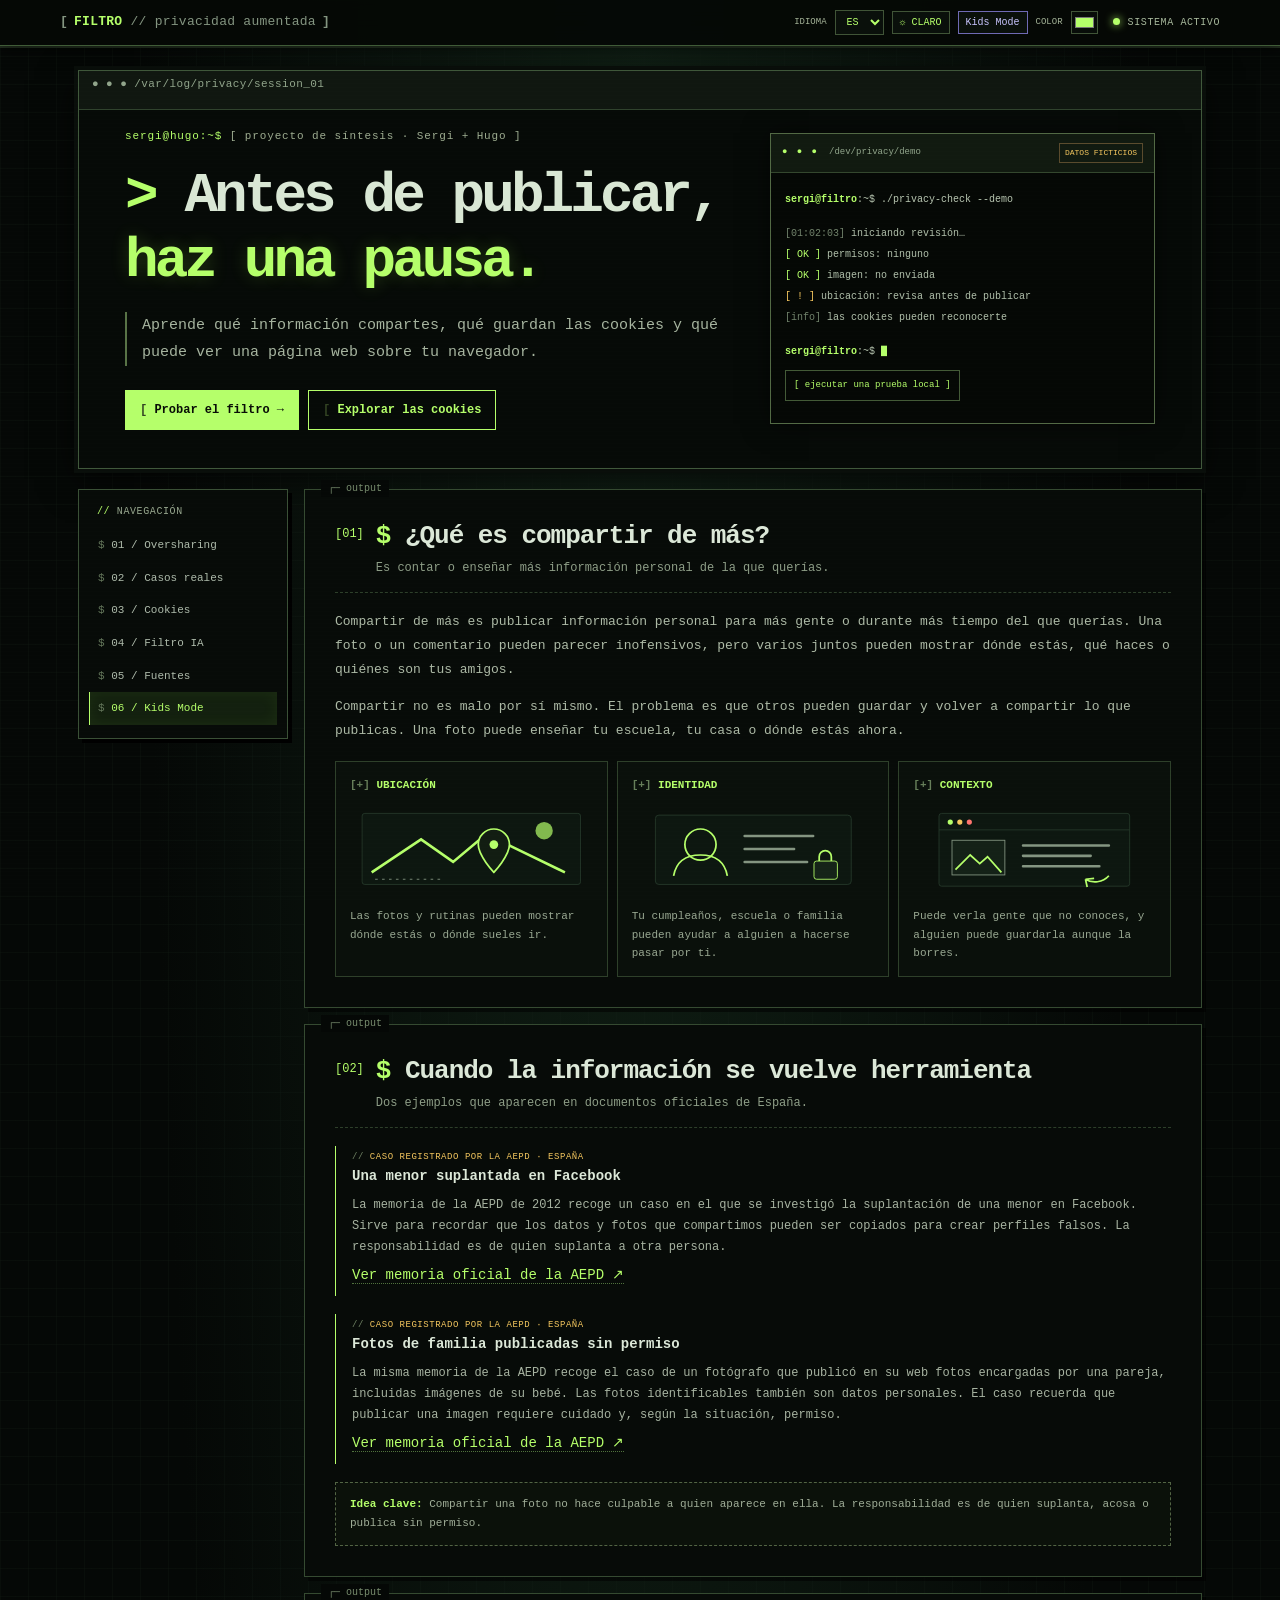
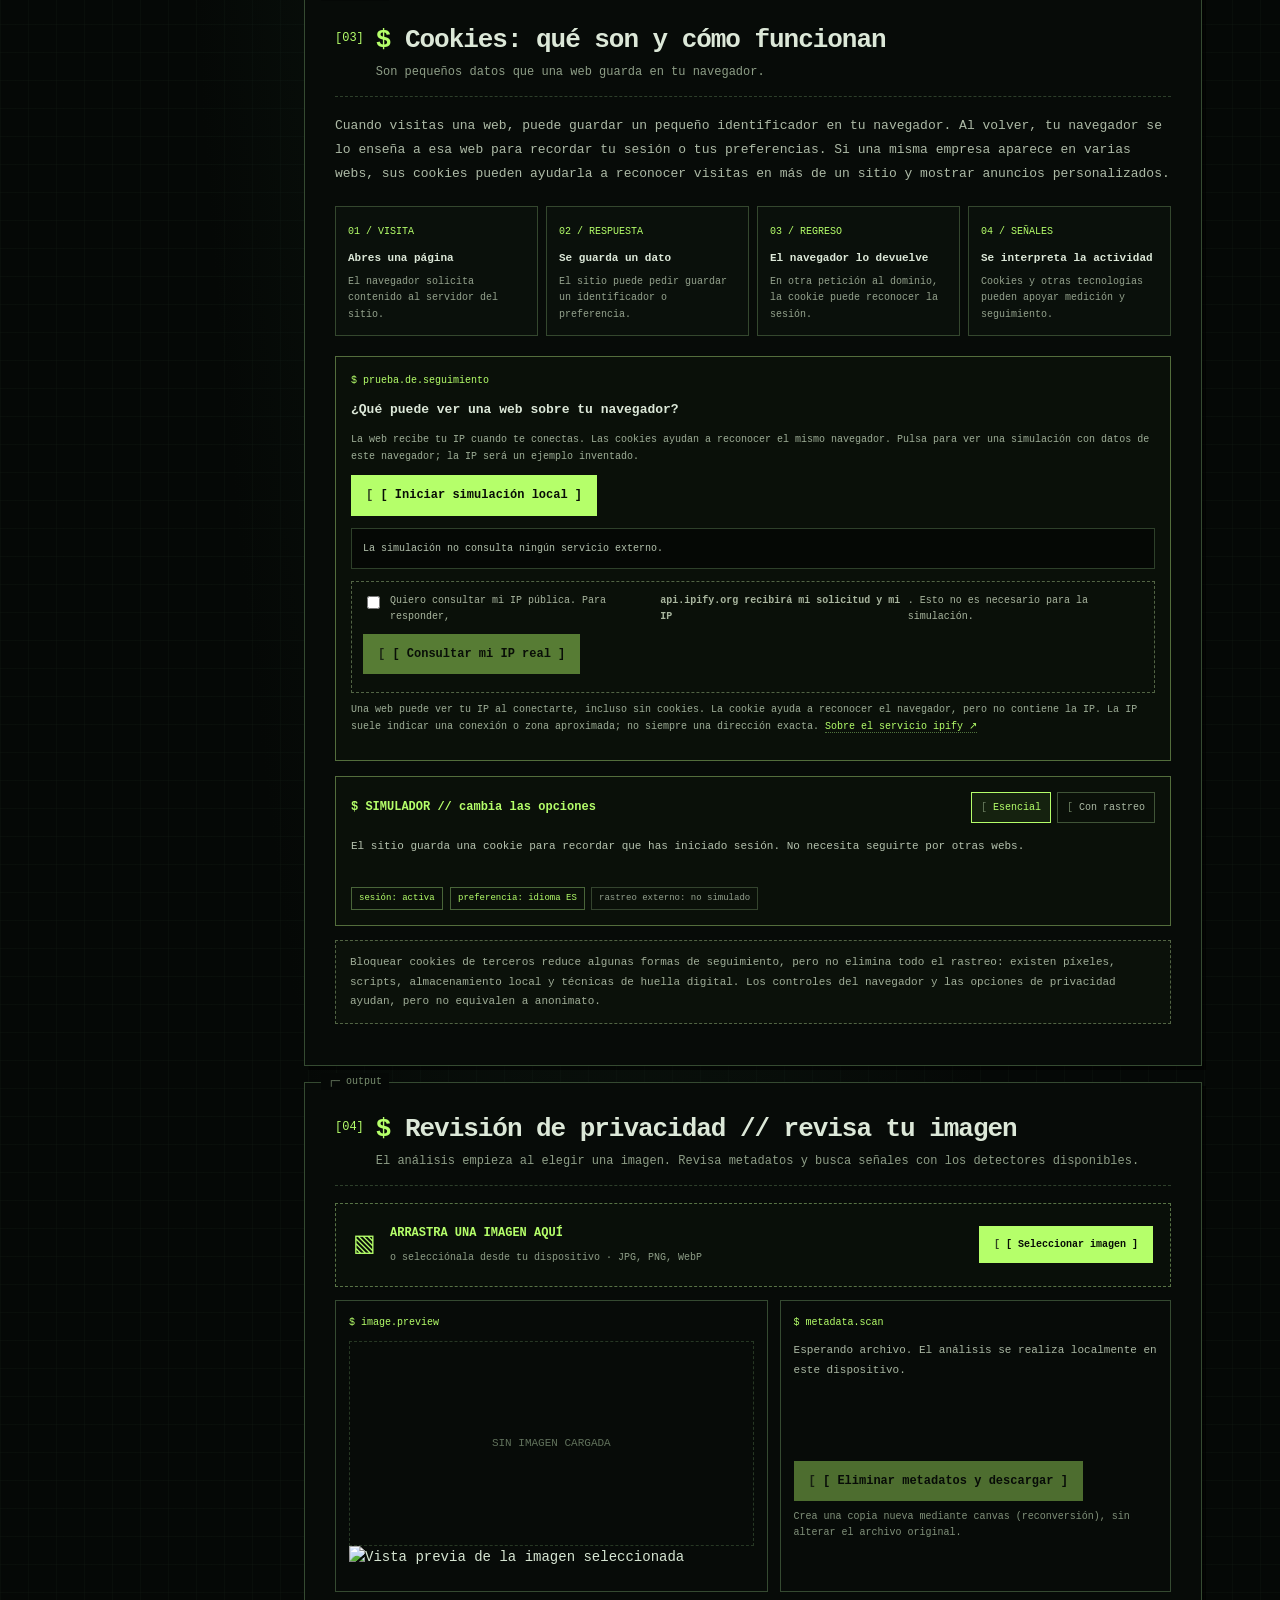
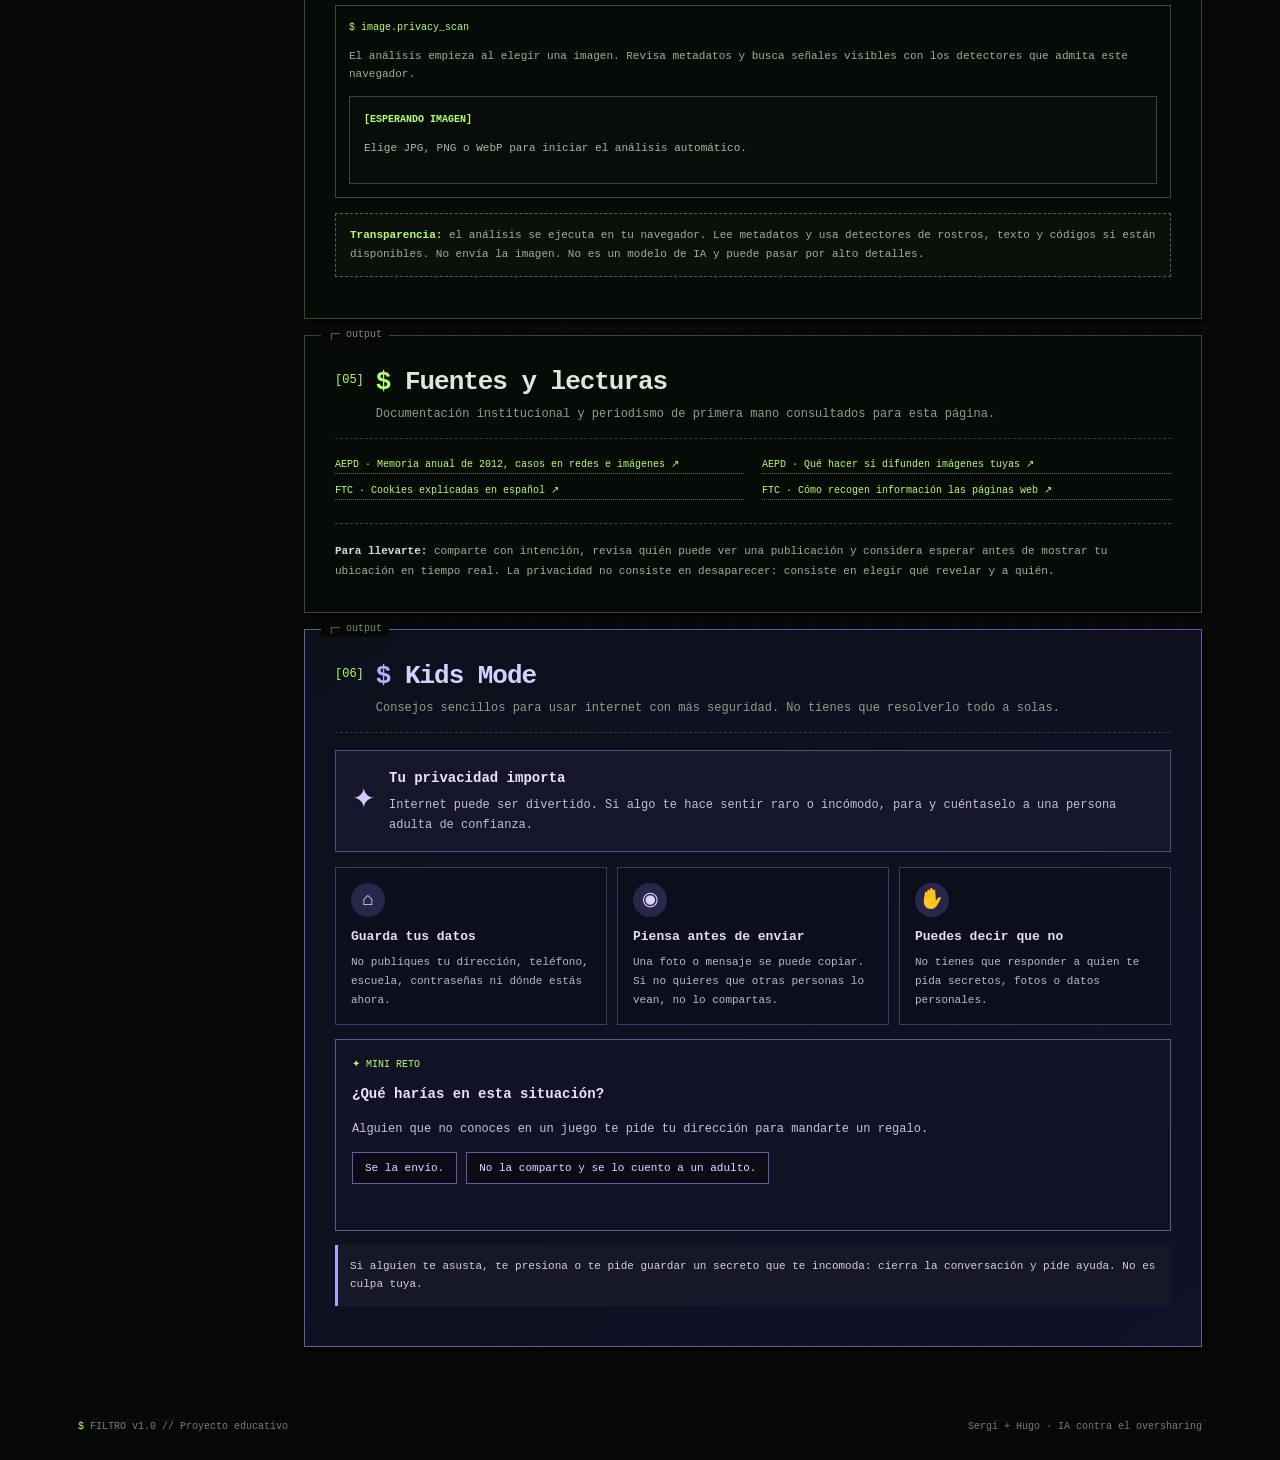
==== index(1).html @ 4160f137 "Add files via upload" ====
<!doctype html>
<html lang="es">
<head>
<meta charset="utf-8"><meta name="viewport" content="width=device-width,initial-scale=1">
<meta name="description" content="Proyecto educativo sobre oversharing, privacidad digital y cookies rastreadoras."><title>FILTRO // IA contra el oversharing</title>
<style>
:root{--bg:#080e12;--panel:#0d171c;--line:#1d3538;--green:#8dffb0;--mint:#48d99c;--text:#e2eee9;--muted:#91aaa1;--amber:#ffd27a;--red:#ff7e78;--blue:#86d8ff;--mono:ui-monospace,SFMono-Regular,Consolas,monospace}*{box-sizing:border-box}html{scroll-behavior:smooth}body{margin:0;background:radial-gradient(ellipse at 70% -10%,#15352d 0,transparent 38%),var(--bg);color:var(--text);font:15px/1.65 var(--mono)}a{color:var(--green)}button,textarea{font:inherit}button{cursor:pointer}header{height:68px;position:sticky;top:0;z-index:4;background:#080e12eF;border-bottom:1px solid var(--line);backdrop-filter:blur(12px);display:flex;align-items:center;justify-content:space-between;padding:0 max(22px,calc((100vw - 1200px)/2))}.brand{font-weight:800;letter-spacing:.08em;color:var(--green)}.brand b{color:var(--muted);font-weight:400}.status{font-size:12px;color:var(--muted)}.led{display:inline-block;width:8px;height:8px;border-radius:50%;background:var(--mint);box-shadow:0 0 12px var(--mint);margin-right:8px}main{max-width:1200px;margin:auto;padding:38px 22px 80px}.hero{padding:54px 0 40px;max-width:900px}.eyebrow{color:var(--mint);font-size:12px;letter-spacing:.16em;text-transform:uppercase}.hero h1{font-size:clamp(38px,7vw,76px);line-height:1.05;letter-spacing:-.06em;margin:18px 0}.hero h1 span{color:var(--green)}.hero p{font:18px/1.65 system-ui,sans-serif;color:#b5c8c0;max-width:700px}.hero-actions{display:flex;gap:12px;flex-wrap:wrap;margin-top:25px}.btn{border:1px solid var(--mint);background:var(--mint);color:#07120e;padding:11px 16px;border-radius:5px;font-weight:700;text-decoration:none}.btn.alt{background:transparent;color:var(--green)}.layout{display:grid;grid-template-columns:220px 1fr;gap:26px}.side{align-self:start;position:sticky;top:92px;border:1px solid var(--line);background:#0b1418;padding:16px;border-radius:7px}.side .label{font-size:11px;color:var(--muted);letter-spacing:.13em;margin-bottom:10px}.side a{display:block;padding:8px 9px;color:#afc2ba;text-decoration:none;border-radius:4px;font-size:13px}.side a:hover{background:#13251f;color:var(--green)}section{scroll-margin-top:95px;margin-bottom:20px}.panel{border:1px solid var(--line);background:linear-gradient(150deg,#0d171c,#0a1216);border-radius:8px;padding:clamp(20px,4vw,34px);box-shadow:0 14px 36px #0002}.section-head{display:flex;gap:15px;align-items:flex-start;margin-bottom:19px}.num{color:var(--mint);font-size:13px;padding-top:6px}.section-head h2{font-size:clamp(22px,4vw,32px);line-height:1.2;margin:0;letter-spacing:-.04em}.section-head p{margin:8px 0 0;color:var(--muted);font:15px/1.6 system-ui,sans-serif}.bodycopy{font:16px/1.75 system-ui,sans-serif;color:#bed0c9}.bodycopy strong{color:var(--text)}.cards{display:grid;grid-template-columns:repeat(3,1fr);gap:12px;margin-top:20px}.card{border:1px solid var(--line);padding:17px;border-radius:6px;background:#0a1317}.card h3{font-size:14px;color:var(--green);margin:0 0 7px}.card p{font:14px/1.6 system-ui,sans-serif;color:#adbfba;margin:0}.case{border-left:2px solid var(--mint);padding:5px 0 8px 18px;margin:19px 0}.case h3{margin:0;color:#e5f3ec;font-size:17px}.case .tag{font-size:10px;color:var(--amber);text-transform:uppercase;letter-spacing:.1em}.case p{font:14px/1.7 system-ui,sans-serif;color:#b7c9c2;margin:6px 0}.note{font:13px/1.7 system-ui,sans-serif;color:var(--muted);border:1px solid #34453d;background:#101a17;padding:13px 15px;border-radius:5px}.cookie-flow{display:grid;grid-template-columns:repeat(4,1fr);gap:10px;margin:22px 0}.step{border:1px solid var(--line);background:#0b1418;padding:14px;border-radius:5px;position:relative}.step .n{color:var(--mint);font-size:12px}.step h3{font-size:13px;margin:6px 0}.step p{font:13px/1.55 system-ui,sans-serif;color:var(--muted);margin:0}.demo{border:1px solid #315147;background:#0a1714;padding:18px;border-radius:6px}.demo-head{display:flex;justify-content:space-between;gap:12px;align-items:center}.demo h3{font-size:15px;margin:0}.switches{display:flex;gap:8px;flex-wrap:wrap}.switches button,.smallbtn{background:#111e1a;color:var(--text);border:1px solid #315147;padding:7px 11px;border-radius:4px;font-size:12px}.switches button.active{background:#143c2b;color:var(--green);border-color:var(--mint)}.demo-output{font-size:13px;color:#b4c9c0;margin:14px 0 0;min-height:42px}.cookie-row{display:flex;gap:8px;flex-wrap:wrap;margin-top:13px}.chip{padding:4px 8px;border:1px solid var(--line);border-radius:4px;font-size:11px;color:var(--muted)}.chip.ok{color:var(--green);border-color:#316844}.chip.warn{color:var(--amber);border-color:#6c5630}.ai-grid{display:grid;grid-template-columns:1.05fr .95fr;gap:16px}.ai-box textarea{width:100%;min-height:150px;resize:vertical;background:#070e11;color:var(--text);border:1px solid #29413b;border-radius:5px;padding:13px;outline:none}.ai-box textarea:focus{border-color:var(--mint)}.analyze{margin-top:10px}.result{background:#0a1317;border:1px solid var(--line);border-radius:5px;padding:16px;min-height:206px}.result h3{font-size:13px;color:var(--mint);margin:0 0 8px}.score{font-size:25px;margin:0 0 4px}.result p,.result li{font:13px/1.6 system-ui,sans-serif;color:#b9cbc4}.result ul{padding-left:18px}.safe{color:var(--green)}.caution{color:var(--amber)}.danger{color:var(--red)}.footer{margin-top:26px;border-top:1px solid var(--line);padding-top:24px;color:var(--muted);font:13px/1.7 system-ui,sans-serif}.sources{display:grid;grid-template-columns:1fr 1fr;gap:8px 24px;margin-top:12px}.sources a{font-size:12px}.footer strong{color:#cfdfd8}footer{max-width:1200px;margin:auto;padding:0 22px 35px;color:#698078;font-size:11px;display:flex;justify-content:space-between} @media(max-width:800px){.layout{grid-template-columns:1fr}.side{position:static;display:flex;overflow:auto;gap:4px;align-items:center}.side .label{display:none}.side a{white-space:nowrap}.cards{grid-template-columns:1fr}.cookie-flow{grid-template-columns:1fr 1fr}.ai-grid{grid-template-columns:1fr}}@media(max-width:480px){.cookie-flow{grid-template-columns:1fr}.status{font-size:10px}}

/* CONSOLE REDESIGN — layout inspired by a live terminal session */
:root{--bg:#050806;--panel:#080d09;--line:#26392a;--green:#b5ff6a;--mint:#5cff9a;--text:#d6e5d2;--muted:#849581;--amber:#f6c85f;--red:#ff756f;--blue:#70c9ff;--mono:"SFMono-Regular",Consolas,"Liberation Mono",monospace}
*{box-sizing:border-box}html{scroll-behavior:smooth;scroll-padding-top:90px}body{margin:0;color:var(--text);font:14px/1.7 var(--mono);background-color:var(--bg);background-image:linear-gradient(#14201840 1px,transparent 1px),linear-gradient(90deg,#14201840 1px,transparent 1px),radial-gradient(ellipse at 50% 0,#102015 0,transparent 55%);background-size:28px 28px,28px 28px,auto;}
body:after{content:"";pointer-events:none;position:fixed;inset:0;z-index:8;opacity:.11;background:repeating-linear-gradient(to bottom,transparent 0px,transparent 3px,#0a100b 4px);mix-blend-mode:screen}
a{color:var(--green);text-decoration:none;border-bottom:1px dotted #50723d}a:hover{color:#fff;border-color:var(--mint)}button,textarea{font:inherit}button{cursor:pointer}
header{height:46px;position:sticky;top:0;z-index:9;background:#060906f2;border-bottom:1px solid #405b38;display:flex;align-items:center;justify-content:space-between;padding:0 max(18px,calc((100vw - 1160px)/2));box-shadow:0 3px 18px #0008}.brand{font-weight:700;letter-spacing:.02em;color:var(--green);font-size:13px}.brand:before{content:"[";color:var(--muted);margin-right:6px}.brand:after{content:"]";color:var(--muted);margin-left:6px}.brand b{color:var(--muted);font-weight:400}.status{font-size:10px;color:#a6b79b;letter-spacing:.06em}.led{display:inline-block;width:7px;height:7px;border-radius:50%;background:var(--mint);box-shadow:0 0 8px var(--mint);margin-right:8px}
main{max-width:1160px;margin:24px auto 0;padding:0 18px 55px}.hero{position:relative;padding:55px clamp(22px,5vw,62px) 36px;max-width:none;margin-bottom:20px;background:#060a07;border:1px solid #40583b;box-shadow:0 0 0 4px #090e0a,0 10px 36px #000b}.hero:before{content:"●  ●  ●     /var/log/privacy/session_01";display:block;position:absolute;top:0;left:0;right:0;height:30px;padding:4px 13px;border-bottom:1px solid #30432d;background:#101710;color:#91a58b;font-size:11px;letter-spacing:.04em}.eyebrow{color:#9ead91;font-size:11px;letter-spacing:.08em;text-transform:none}.eyebrow:before{content:"sergi@hugo:~$ ";color:var(--mint)}.hero h1{font-size:clamp(31px,5vw,58px);line-height:1.16;letter-spacing:-.07em;margin:18px 0;color:#d9e7d4;font-weight:700}.hero h1:before{content:"> ";color:var(--mint)}.hero h1 span{color:var(--green);text-shadow:0 0 18px #aaff4933}.hero p{font:15px/1.8 var(--mono);color:#a6b49f;max-width:760px;border-left:2px solid #587346;padding-left:15px;margin:18px 0}.hero-actions{display:flex;gap:9px;flex-wrap:wrap;margin-top:24px}.btn{border:1px solid var(--green);background:var(--green);color:#080d06;padding:9px 14px;border-radius:0;font-weight:700;text-decoration:none;font-size:12px}.btn:before{content:"[ ";color:#334423}.btn:hover{background:#dcffb7;color:#080d06}.btn.alt{background:transparent;color:var(--green)}
.layout{display:grid;grid-template-columns:210px minmax(0,1fr);gap:16px}.side{align-self:start;position:sticky;top:62px;border:1px solid #3a5036;border-radius:0;background:#070b08;padding:13px 10px;box-shadow:4px 4px 0 #000}.side .label{font-size:10px;color:#97a78e;letter-spacing:.06em;margin:0 8px 9px}.side .label:before{content:"// ";color:var(--mint)}.side a{display:block;padding:7px 8px;color:#aebbab;text-decoration:none;border-radius:0;font-size:11px;border:0;border-left:1px solid transparent}.side a:before{content:"$ ";color:#64775b}.side a:hover{background:#111a10;color:var(--green);border-left-color:var(--mint)}section{scroll-margin-top:65px;margin-bottom:16px}.panel{position:relative;border:1px solid #354a31;background:#070b08;border-radius:0;padding:clamp(18px,3vw,30px);box-shadow:4px 4px 0 #0008}.panel:before{content:"┌─ output";position:absolute;top:-10px;left:16px;padding:0 7px;background:var(--bg);color:#788d6e;font-size:10px}.section-head{display:flex;gap:12px;align-items:flex-start;margin-bottom:17px;border-bottom:1px dashed #2d3f2a;padding-bottom:14px}.num{color:var(--mint);font-size:12px;padding-top:4px}.num:before{content:"["}.num:after{content:"]"}.section-head h2{font-size:clamp(19px,3vw,26px);line-height:1.3;margin:0;letter-spacing:-.04em;color:#dce8d8}.section-head h2:before{content:"$ ";color:var(--mint)}.section-head p{margin:5px 0 0;color:#8e9e87;font:12px/1.6 var(--mono)}.bodycopy{font:13px/1.85 var(--mono);color:#adbaa6}.bodycopy strong{color:var(--green)}.cards{display:grid;grid-template-columns:repeat(3,1fr);gap:9px;margin-top:18px}.card{border:1px solid #2e402a;padding:14px;border-radius:0;background:#0a100b}.card h3{font-size:11px;color:var(--green);margin:0 0 7px}.card h3:before{content:"[+] ";color:#667e59}.card p{font:11px/1.7 var(--mono);color:#99a892;margin:0}.case{border-left:1px solid var(--mint);padding:4px 0 8px 16px;margin:18px 0}.case h3{margin:0;color:#dce8d8;font-size:14px}.case .tag{font-size:9px;color:var(--amber);text-transform:uppercase;letter-spacing:.06em}.case .tag:before{content:"// ";color:#718565}.case p{font:12px/1.75 var(--mono);color:#a7b3a1;margin:6px 0}.note{font:11px/1.75 var(--mono);color:#a0ae98;border:1px dashed #526444;background:#0b110a;padding:12px 14px;border-radius:0}.note strong{color:var(--green)}
.cookie-flow{display:grid;grid-template-columns:repeat(4,1fr);gap:8px;margin:20px 0}.step{border:1px solid #34472e;background:#0a100b;padding:12px;border-radius:0;position:relative}.step .n{color:var(--mint);font-size:10px}.step h3{font-size:11px;margin:6px 0;color:#dce8d8}.step p{font:10px/1.65 var(--mono);color:#94a28d;margin:0}.demo{border:1px solid #536d3c;background:#0a1009;padding:15px;border-radius:0}.demo-head{display:flex;justify-content:space-between;gap:12px;align-items:center}.demo h3{font-size:12px;margin:0;color:var(--green)}.demo h3:before{content:"$ ";color:var(--mint)}.switches{display:flex;gap:6px;flex-wrap:wrap}.switches button,.smallbtn{background:#0a1009;color:#abb9a4;border:1px solid #405437;padding:6px 9px;border-radius:0;font-size:10px}.switches button:before{content:"[ ";color:#677a5d}.switches button.active{background:#15220f;color:var(--green);border-color:var(--mint)}.demo-output{font-size:11px;line-height:1.7;color:#b5c2ae;margin:14px 0 0;min-height:38px}.cookie-row{display:flex;gap:7px;flex-wrap:wrap;margin-top:12px}.chip{padding:3px 7px;border:1px solid #34442e;border-radius:0;font-size:9px;color:#94a18e}.chip.ok{color:var(--green);border-color:#496539}.chip.warn{color:var(--amber);border-color:#74602e}.ai-grid{display:grid;grid-template-columns:1.05fr .95fr;gap:13px}.ai-box textarea{width:100%;min-height:150px;resize:vertical;background:#050805;color:var(--green);border:1px solid #3a5033;border-radius:0;padding:12px;outline:none;font:12px/1.7 var(--mono)}.ai-box textarea::placeholder{color:#71816a}.ai-box textarea:focus{border-color:var(--mint);box-shadow:0 0 0 1px #5cff9a33}.analyze{margin-top:9px}.result{background:#080d09;border:1px solid #354a31;border-radius:0;padding:14px;min-height:206px}.result h3{font-size:10px;color:var(--mint);margin:0 0 8px}.result h3:before{content:"["}.result h3:after{content:"]"}.score{font-size:19px;margin:0 0 4px;color:var(--amber)}.result p,.result li{font:11px/1.7 var(--mono);color:#aab8a3}.result ul{padding-left:18px}.safe{color:var(--green)}.caution{color:var(--amber)}.danger{color:var(--red)}.footer{margin-top:23px;border-top:1px dashed #394b34;padding-top:18px;color:#a0ae98;font:11px/1.8 var(--mono)}.sources{display:grid;grid-template-columns:1fr 1fr;gap:8px 18px;margin-top:12px}.sources a{font-size:10px}footer{max-width:1160px;margin:auto;padding:0 18px 25px;color:#72816c;font-size:10px;display:flex;justify-content:space-between}footer span:first-child:before{content:"$ " ;color:var(--mint)}
@media(max-width:800px){main{margin-top:16px}.layout{grid-template-columns:1fr}.side{position:static;display:flex;overflow:auto;gap:3px;align-items:center;padding:6px}.side .label{display:none}.side a{white-space:nowrap}.cards{grid-template-columns:1fr}.cookie-flow{grid-template-columns:1fr 1fr}.ai-grid{grid-template-columns:1fr}.panel:before{content:"┌─ stdout"}}@media(max-width:480px){.cookie-flow{grid-template-columns:1fr}.status{font-size:8px}.hero{padding-top:53px}.hero h1{font-size:31px}.sources{grid-template-columns:1fr}footer{font-size:8px}}


.image-tool{display:grid;gap:13px}.upload-zone{display:flex;gap:14px;align-items:center;flex-wrap:wrap;padding:17px;border:1px dashed #587346;background:#090f09}.upload-zone strong{color:var(--green);font-size:12px}.upload-zone span{color:#8e9e87;font-size:10px}.upload-icon{font-size:24px;color:var(--mint)}.file-pick{position:relative;overflow:hidden;margin-left:auto;font-size:10px}.file-pick input{position:absolute;inset:0;opacity:0;cursor:pointer}.image-grid{display:grid;grid-template-columns:1.05fr .95fr;gap:12px}.preview-box,.metadata-box,.visual-check{border:1px solid #354a31;background:#070b08;padding:13px;min-width:0}.terminal-label{font-size:10px;color:var(--mint);margin-bottom:10px}.preview-placeholder{min-height:205px;display:grid;place-items:center;color:#60715b;border:1px dashed #273824;font-size:11px}.preview-box img{display:block;max-width:100%;max-height:340px;object-fit:contain;margin:auto}.file-info,.mini-note{font-size:10px;color:#81917a;margin-top:8px}.metadata-output{min-height:120px;font-size:11px;line-height:1.8;color:#aab8a3;overflow-wrap:anywhere}.metadata-output .meta-row{display:flex;justify-content:space-between;gap:12px;border-bottom:1px dotted #263622;padding:3px 0}.metadata-output .meta-row b{color:#d9e7d4}.metadata-output .none{color:var(--green)}.metadata-box button:disabled,.visual-check button:disabled{opacity:.4;cursor:not-allowed}.mini-note{line-height:1.6}.visual-check>p{font-size:11px;color:#9eae97}.check-grid{display:grid;grid-template-columns:1fr 1fr;gap:7px;margin:12px 0}.check-grid label{font-size:10px;color:#aebaab;display:flex;align-items:center;gap:6px}.check-grid input{accent-color:var(--mint)}.image-result{min-height:80px;margin-top:12px}.image-result .score{font-size:15px}.upload-zone.dragover{background:#14200f;border-color:var(--mint)}
@media(max-width:700px){.image-grid{grid-template-columns:1fr}.file-pick{margin-left:0}.check-grid{grid-template-columns:1fr}}


.top-controls{display:flex;align-items:center;gap:8px}.top-controls label{font-size:9px;color:#a4b398}.top-controls select,.top-button{font:10px var(--mono);color:var(--green);background:#0a100b;border:1px solid #405437;padding:5px 7px;border-radius:0}.top-controls input[type=color]{width:27px;height:23px;padding:1px;background:#080d09;border:1px solid #405437}.top-controls .status{margin-left:7px}.tracking-demo{border:1px solid #536d3c;background:#0a1009;padding:15px;margin:15px 0}.tracking-demo h3{color:#dce8d8;font-size:13px;margin:0 0 5px}.tracking-demo>p{font-size:10px;line-height:1.7;color:#9eae97}.tracking-output{margin-top:12px;background:#050805;border:1px solid #2e402a;padding:11px;font-size:10px;color:#b3c2ad;min-height:34px;overflow-wrap:anywhere}.real-ip-box{margin-top:12px;padding:11px;border:1px dashed #526444;font-size:10px;color:#a9b69f}.real-ip-box label{display:flex;align-items:flex-start;gap:7px;line-height:1.65}.real-ip-box input{accent-color:var(--mint);margin-top:3px}.real-ip-box button{display:block;margin-top:8px}.real-ip-box button:disabled{opacity:.45;cursor:not-allowed}.real-ip-output{font-size:11px;color:var(--green);margin-top:7px;overflow-wrap:anywhere}.tracking-output .meta-row{display:flex;justify-content:space-between;gap:8px;padding:3px 0;border-bottom:1px dotted #263622}.tracking-output b{color:var(--green)}
body.light{--bg:#edf2e8;--panel:#fff;--line:#9aae91;--text:#182319;--muted:#586852;color:#182319;background-image:linear-gradient(#d7e0d1 1px,transparent 1px),linear-gradient(90deg,#d7e0d1 1px,transparent 1px),radial-gradient(ellipse at 50% 0,#dcebd0 0,transparent 55%)}body.light header{background:#f7faf4f2;border-color:#8ca181}body.light .hero,body.light .panel,body.light .side,body.light .card,body.light .step,body.light .demo,body.light .tracking-demo,body.light .preview-box,body.light .metadata-box,body.light .visual-check,body.light .result,body.light .upload-zone{background:#fbfdf9;color:#182319}body.light .hero:before{background:#e7eee2;color:#475840}body.light .hero h1,body.light .section-head h2,body.light .case h3,body.light .demo h3,body.light .tracking-demo h3{color:#1a281b}body.light .hero p,body.light .bodycopy,body.light .case p,body.light .card p,body.light .step p,body.light .demo-output,body.light .tracking-demo>p,body.light .note,body.light .section-head p,body.light .visual-check>p{color:#465642}body.light .ai-box textarea,body.light .preview-placeholder,body.light .tracking-output,body.light .metadata-output{background:#f2f6ef;color:#243322}body.light .top-controls select,body.light .top-button{background:#f5f8f1;color:#273725}body.light .upload-zone span{color:#52624d}body.light .sources{color:#243322}
@media(max-width:700px){.top-controls{gap:4px}.top-controls .status{display:none}.top-controls label{font-size:8px}.top-controls select,.top-button{font-size:9px;padding:4px}}


.hero{display:grid;grid-template-columns:minmax(0,1.15fr) minmax(260px,.72fr);gap:30px;align-items:center;padding:56px clamp(22px,4vw,46px) 38px}.hero-copy{min-width:0}.hero h1{font-size:clamp(34px,4.4vw,56px)}.hero-terminal{border:1px solid #526944;background:#050805;min-width:0;box-shadow:0 0 25px #0008}.terminal-windowbar{display:flex;align-items:center;gap:10px;padding:9px 11px;background:#111a10;border-bottom:1px solid #34472e;color:#91a58b;font-size:9px}.terminal-windowbar>span:first-child{color:var(--green);letter-spacing:2px}.demo-tag{margin-left:auto;color:var(--amber);font-size:8px;border:1px solid #5a4b2d;padding:2px 5px}.terminal-screen{padding:16px 14px;font-size:10px;line-height:2.1;min-height:180px}.terminal-prompt{color:#b8c6b1;white-space:nowrap;overflow:hidden;text-overflow:ellipsis}.terminal-prompt b{color:var(--mint)}.terminal-log{margin:13px 0;color:#b1c0ab;line-height:2.1}.log-muted{color:#71826b}.log-ok{color:var(--green)}.log-warn{color:var(--amber)}.cursor{color:var(--green);animation:blink 1.1s steps(2,start) infinite}@keyframes blink{to{visibility:hidden}}.card-illustration{display:block;width:100%;height:auto;margin:8px 0 11px}.card{overflow:hidden}.card p{line-height:1.65}
@media(max-width:820px){.hero{grid-template-columns:1fr;gap:23px}.hero-terminal{max-width:none}.terminal-screen{min-height:150px}}@media(max-width:480px){.hero{padding:52px 17px 22px}.hero h1{font-size:32px}.terminal-screen{font-size:9px}.card-illustration{max-height:100px}}


/* Micro-interactions: hover, focus and motion preferences */
.card,.hero-terminal,.panel,.side a,.btn,.sources a,.card-illustration{transition:transform .22s ease,border-color .22s ease,box-shadow .22s ease,background-color .22s ease,color .22s ease,filter .22s ease}
.card:hover{transform:translateY(-5px);border-color:var(--green);box-shadow:0 8px 24px #0007,0 0 15px color-mix(in srgb,var(--green) 14%,transparent)}
.card:hover .card-illustration{transform:scale(1.035);filter:drop-shadow(0 0 7px color-mix(in srgb,var(--green) 28%,transparent))}
.hero-terminal:hover{transform:translateY(-3px);border-color:var(--green);box-shadow:0 10px 30px #0009,0 0 18px color-mix(in srgb,var(--green) 18%,transparent)}
.btn:hover{transform:translateY(-2px);box-shadow:0 5px 14px color-mix(in srgb,var(--green) 23%,transparent)}
.btn:active{transform:translateY(0) scale(.98)}
.side a:hover{transform:translateX(4px)}
.sources a:hover{display:inline-block;transform:translateX(3px);text-shadow:0 0 10px color-mix(in srgb,var(--green) 50%,transparent)}
.panel:hover{border-color:#536a47}
:focus-visible{outline:2px solid var(--green);outline-offset:3px}
@media(prefers-reduced-motion:reduce){*,*::before,*::after{scroll-behavior:auto!important;animation-duration:.01ms!important;animation-iteration-count:1!important;transition-duration:.01ms!important}}


/* Extra interaction layer */
.terminal-screen{position:relative}.terminal-run{font:inherit;font-size:9px;background:transparent;color:var(--green);border:1px solid #435a37;padding:5px 8px;margin-top:8px;transition:background .2s,transform .2s,box-shadow .2s}.terminal-run:hover{background:#14200f;transform:translateY(-2px);box-shadow:0 0 14px color-mix(in srgb,var(--green) 25%,transparent)}.terminal-run:disabled{opacity:.65}.terminal-run-output{min-height:0;margin-top:6px;color:#aebeaa;font-size:9px;line-height:1.8}.terminal-run-output .line{animation:lineIn .3s ease both}.terminal-run-output .line:last-child{color:var(--green)}@keyframes lineIn{from{opacity:0;transform:translateX(-8px)}to{opacity:1;transform:translateX(0)}}
.reveal{opacity:0;transform:translateY(20px) scale(.99);transition:opacity .55s ease,transform .55s cubic-bezier(.2,.7,.2,1);transition-delay:var(--reveal-delay,0ms)}.reveal.is-visible{opacity:1;transform:translateY(0) scale(1)}
.demo-output{transition:opacity .2s,transform .2s}.demo-output.changing{opacity:0;transform:translateY(5px)}.cookie-row .chip{animation:chipIn .32s cubic-bezier(.2,.8,.2,1) both}.cookie-row .chip:nth-child(2){animation-delay:50ms}.cookie-row .chip:nth-child(3){animation-delay:100ms}.cookie-row .chip:nth-child(4){animation-delay:150ms}.cookie-row .chip:nth-child(5){animation-delay:200ms}@keyframes chipIn{from{opacity:0;transform:translateY(7px) scale(.95)}to{opacity:1;transform:translateY(0) scale(1)}}
.image-result.is-scanning{border-color:var(--amber);box-shadow:0 0 0 1px color-mix(in srgb,var(--amber) 20%,transparent);animation:scanPulse 1s ease-in-out infinite alternate}@keyframes scanPulse{to{box-shadow:0 0 18px color-mix(in srgb,var(--amber) 17%,transparent)}}.image-result.is-done{animation:resultPop .4s ease both}@keyframes resultPop{from{opacity:.55;transform:translateY(5px)}to{opacity:1;transform:translateY(0)}}
.tracking-output .meta-row{animation:lineIn .35s ease both}.tracking-output .meta-row:nth-child(2){animation-delay:50ms}.tracking-output .meta-row:nth-child(3){animation-delay:100ms}.tracking-output .meta-row:nth-child(4){animation-delay:150ms}.tracking-output .meta-row:nth-child(5){animation-delay:200ms}.tracking-output .meta-row:nth-child(6){animation-delay:250ms}.tracking-output .meta-row:nth-child(7){animation-delay:300ms}
@media(prefers-reduced-motion:reduce){.reveal{opacity:1;transform:none}.terminal-run-output .line,.cookie-row .chip,.image-result.is-scanning{animation:none!important}}


.read-progress{position:fixed;z-index:8;top:46px;left:0;right:0;height:2px;background:#233020}.read-progress i{display:block;width:0;height:100%;background:var(--green);box-shadow:0 0 8px var(--green)}.side a.active{color:var(--green);background:#13200f;border-left-color:var(--green);box-shadow:inset 0 0 15px #aaff4911}.scan-bar{height:3px;margin-top:10px;background:#283824;overflow:hidden}.scan-bar i{display:block;width:32%;height:100%;background:var(--green);box-shadow:0 0 8px var(--green);animation:scanner 1.1s ease-in-out infinite alternate}@keyframes scanner{from{transform:translateX(0)}to{transform:translateX(210%)}}.btn{position:relative;overflow:hidden;isolation:isolate}.ripple-dot{position:absolute;z-index:-1;border-radius:50%;background:#ffffff40;transform:scale(0);animation:ripplePulse .55s ease-out forwards;pointer-events:none}@keyframes ripplePulse{to{transform:scale(1);opacity:0}}
@media(prefers-reduced-motion:reduce){.scan-bar i{animation:none;width:100%}.ripple-dot{display:none}}


.kids-toggle{border-color:#6f6ab4;color:#c9c5ff}.kids-toggle[aria-pressed="true"]{background:#554e91;color:white;box-shadow:0 0 14px #8e87ff55}.kids-section .panel{border-color:#625ca0;background:linear-gradient(145deg,#0c101b,#111127)}.kids-section .section-head h2{color:#d5d0ff}.kids-section .section-head h2:before{color:#b4adff}.kids-welcome{display:flex;gap:14px;align-items:center;padding:16px;border:1px solid #514d82;background:#15162b;margin:15px 0}.kids-spark{font-size:28px;color:#d2cbff}.kids-welcome strong{color:#e8e4ff}.kids-welcome p{margin:4px 0 0;color:#c0bfd6;font-size:12px}.kids-cards{display:grid;grid-template-columns:repeat(3,1fr);gap:10px}.kids-card{border:1px solid #3b3b62;background:#0c0e1b;padding:15px;transition:transform .22s,box-shadow .22s,border-color .22s}.kids-card:hover{transform:translateY(-4px);border-color:#aaa2ff;box-shadow:0 8px 22px #0007}.kids-icon{display:inline-grid;place-items:center;width:34px;height:34px;border-radius:50%;background:#29264b;color:#d9d3ff;font-size:19px}.kids-card h3{font-size:13px;color:#e2deff;margin:9px 0 5px}.kids-card p{font:11px/1.7 var(--mono);color:#b8b8cf;margin:0}.kids-quiz{margin-top:14px;border:1px solid #5d568f;background:#111225;padding:16px}.kids-quiz h3{font-size:14px;color:#e6e2ff;margin:4px 0}.kids-quiz>p{font-size:12px;color:#c3c2da}.quiz-options{display:flex;gap:9px;flex-wrap:wrap}.quiz-choice{padding:9px 12px;background:#0a0b15;border:1px solid #625ca0;color:#dedbff;font:11px var(--mono);cursor:pointer;transition:transform .2s,background .2s,border-color .2s}.quiz-choice:hover{transform:translateY(-2px);background:#242247;border-color:#c1baff}.quiz-choice.selected-correct{border-color:#73d7ad;background:#173326}.quiz-choice.selected-wrong{border-color:#e39d78;background:#38231e}.quiz-feedback{margin-top:10px;min-height:20px;font-size:11px;color:#bcefd5}.kids-reminder{margin:14px 0 0;padding:12px;border-left:3px solid #aaa2ff;background:#17172a;color:#d0cee2;font-size:11px;line-height:1.7}.kids-mode-status{font-size:10px;color:#c3bfff;margin-top:10px}.kids-mode .kids-card{border-radius:9px}.kids-mode .bodycopy,.kids-mode .case p,.kids-mode .card p,.kids-mode .kids-card p{line-height:1.9}.kids-mode .panel{box-shadow:0 0 24px #776eff20}.kids-mode .hero-terminal .terminal-log{animation:none}
@media(max-width:800px){.kids-cards{grid-template-columns:1fr}.kids-toggle{font-size:8px!important}}@media(max-width:560px){.brand{font-size:10px}.brand b,.language-label,.color-label,.top-controls .status{display:none}.top-controls{gap:4px}.top-controls select,.top-controls .top-button{font-size:9px;padding:4px 5px}.top-controls input[type=color]{width:21px;height:21px}}

</style></head>
<body><header><div class="brand" data-i18n="brand">FILTRO <b>// privacidad aumentada</b></div><div class="top-controls"><label class="language-label" for="languageSelect">IDIOMA</label><select id="languageSelect" aria-label="Cambiar idioma"><option value="es">ES</option><option value="ca">CA</option><option value="en">EN</option></select><button id="themeToggle" class="top-button" type="button" aria-label="Cambiar tema">☼ CLARO</button><button id="kidsModeButton" class="top-button kids-toggle" type="button" aria-pressed="false">Kids Mode</button><label class="color-label" for="accentColor">COLOR</label><input id="accentColor" type="color" value="#b5ff6a" aria-label="Elegir color de acento"><span class="status"><i class="led"></i>SISTEMA ACTIVO</span></div></header><div class="read-progress" aria-hidden="true"><i id="readProgressBar"></i></div>
<main><div class="hero"><div class="hero-copy"><div class="eyebrow" data-i18n="project">[ proyecto de síntesis · Sergi + Hugo ]</div><h1 data-i18n="heroTitle">Antes de publicar,<br><span>haz una pausa.</span></h1><p data-i18n="heroDesc">Aprende qué información compartes, qué guardan las cookies y qué puede ver una página web sobre tu navegador.</p><div class="hero-actions"><a class="btn" data-i18n="tryFilter" href="#analizador">Probar el filtro →</a><a class="btn alt" data-i18n="learnCookies" href="#cookies">Explorar las cookies</a></div></div><aside class="hero-terminal" aria-label="Terminal decorativa con información ficticia"><div class="terminal-windowbar"><span>● ● ●</span><span>/dev/privacy/demo</span><span class="demo-tag">DATOS FICTICIOS</span></div><div class="terminal-screen"><div class="terminal-prompt"><b>sergi@filtro</b>:~$ ./privacy-check --demo</div><div class="terminal-log"><span class="log-muted">[01:02:03]</span> iniciando revisión…<br><span class="log-ok">[ OK ]</span> permisos: ninguno<br><span class="log-ok">[ OK ]</span> imagen: no enviada<br><span class="log-warn">[ ! ]</span> ubicación: revisa antes de publicar<br><span class="log-muted">[info]</span> las cookies pueden reconocerte</div><div class="terminal-prompt"><b>sergi@filtro</b>:~$ <span class="cursor">█</span></div><button type="button" class="terminal-run" id="runTerminalDemo">[ ejecutar una prueba local ]</button><div id="terminalRunOutput" class="terminal-run-output" aria-live="polite"></div></div></aside></div>
<div class="layout"><nav class="side"><div class="label" data-i18n="nav">NAVEGACIÓN</div><a href="#oversharing">01 / Oversharing</a><a href="#casos">02 / Casos reales</a><a href="#cookies">03 / Cookies</a><a href="#analizador">04 / Filtro IA</a><a href="#fuentes">05 / Fuentes</a><a class="kids-link" href="#kids-mode">06 / Kids Mode</a></nav><div>
<section id="oversharing"><div class="panel"><div class="section-head"><span class="num">01</span><div><h2 data-i18n="oversharingTitle">¿Qué es compartir de más?</h2><p data-i18n="oversharingSub">Es contar o enseñar más información personal de la que querías.</p></div></div><div class="bodycopy"><p>Compartir de más es publicar información personal para más gente o durante más tiempo del que querías. Una foto o un comentario pueden parecer inofensivos, pero varios juntos pueden mostrar dónde estás, qué haces o quiénes son tus amigos.</p><p>Compartir no es malo por sí mismo. El problema es que otros pueden guardar y volver a compartir lo que publicas. Una foto puede enseñar tu escuela, tu casa o dónde estás ahora.</p></div><div class="cards"><article class="card"><h3>UBICACIÓN</h3><svg class="card-illustration" viewBox="0 0 280 108" role="img" aria-label="Ilustración de una foto que revela un lugar"><rect x="14" y="12" width="252" height="82" rx="3" fill="#0d1710" stroke="var(--line)"/><circle cx="224" cy="32" r="10" fill="var(--green)" opacity=".7"/><path d="M25 80 82 42l37 26 38-32 91 44" fill="none" stroke="var(--mint)" stroke-width="3"/><path d="M148 48c0-10 8-18 18-18s18 8 18 18c0 13-18 32-18 32s-18-19-18-32Z" fill="#121d12" stroke="var(--green)" stroke-width="2"/><circle cx="166" cy="48" r="5" fill="var(--green)"/><path d="M29 88h75" stroke="var(--muted)" stroke-dasharray="3 5"/></svg><p>Las fotos y rutinas pueden mostrar dónde estás o dónde sueles ir.</p></article><article class="card"><h3>IDENTIDAD</h3><svg class="card-illustration" viewBox="0 0 280 108" role="img" aria-label="Ilustración de una tarjeta de identidad protegida"><rect x="27" y="14" width="226" height="80" rx="4" fill="#0d1710" stroke="var(--line)"/><circle cx="79" cy="48" r="18" fill="none" stroke="var(--green)" stroke-width="2"/><path d="M48 84c3-16 14-24 31-24s28 8 31 24" fill="none" stroke="var(--mint)" stroke-width="2"/><path d="M130 38h79M130 53h57M130 68h72" stroke="var(--muted)" stroke-width="3" stroke-linecap="round"/><rect x="210" y="67" width="27" height="21" rx="3" fill="#152318" stroke="var(--green)"/><path d="M216 67v-5a7 7 0 0 1 14 0v5" fill="none" stroke="var(--green)" stroke-width="2"/></svg><p>Tu cumpleaños, escuela o familia pueden ayudar a alguien a hacerse pasar por ti.</p></article><article class="card"><h3>CONTEXTO</h3><svg class="card-illustration" viewBox="0 0 280 108" role="img" aria-label="Ilustración de una publicación que se copia y comparte"><rect x="30" y="12" width="220" height="84" rx="3" fill="#0d1710" stroke="var(--line)"/><path d="M30 31h220" stroke="var(--line)"/><circle cx="43" cy="22" r="3" fill="var(--green)"/><circle cx="54" cy="22" r="3" fill="var(--amber)"/><circle cx="65" cy="22" r="3" fill="var(--red)"/><rect x="45" y="43" width="61" height="40" fill="#142117" stroke="var(--muted)"/><path d="m49 77 17-17 11 10 9-8 16 18" fill="none" stroke="var(--mint)" stroke-width="2"/><path d="M127 49h99M127 61h78M127 73h88" stroke="var(--muted)" stroke-width="3" stroke-linecap="round"/><path d="M226 84c-7 8-19 9-27 4m0 0 2 9m-2-9 10-1" fill="none" stroke="var(--green)" stroke-width="2"/></svg><p>Puede verla gente que no conoces, y alguien puede guardarla aunque la borres.</p></article></div></div></section>
<section id="casos"><div class="panel"><div class="section-head"><span class="num">02</span><div><h2 data-i18n="casesTitle">Cuando la información se vuelve herramienta</h2><p>Dos ejemplos que aparecen en documentos oficiales de España.</p></div></div>
<div class="case"><div class="tag">Caso registrado por la AEPD · España</div><h3>Una menor suplantada en Facebook</h3><p>La memoria de la AEPD de 2012 recoge un caso en el que se investigó la suplantación de una menor en Facebook. Sirve para recordar que los datos y fotos que compartimos pueden ser copiados para crear perfiles falsos. La responsabilidad es de quien suplanta a otra persona.</p><a href="https://www.aepd.es/memorias/memoria-aepd-2012.pdf" target="_blank" rel="noopener">Ver memoria oficial de la AEPD ↗</a></div>
<div class="case"><div class="tag">Caso registrado por la AEPD · España</div><h3>Fotos de familia publicadas sin permiso</h3><p>La misma memoria de la AEPD recoge el caso de un fotógrafo que publicó en su web fotos encargadas por una pareja, incluidas imágenes de su bebé. Las fotos identificables también son datos personales. El caso recuerda que publicar una imagen requiere cuidado y, según la situación, permiso.</p><a href="https://www.aepd.es/memorias/memoria-aepd-2012.pdf" target="_blank" rel="noopener">Ver memoria oficial de la AEPD ↗</a></div>
<div class="note"><strong>Idea clave:</strong> Compartir una foto no hace culpable a quien aparece en ella. La responsabilidad es de quien suplanta, acosa o publica sin permiso.</div></div></section>
<section id="cookies"><div class="panel"><div class="section-head"><span class="num">03</span><div><h2 data-i18n="cookiesTitle">Cookies: qué son y cómo funcionan</h2><p data-i18n="cookiesSub">Son pequeños datos que una web guarda en tu navegador.</p></div></div><div class="bodycopy"><p>Cuando visitas una web, puede guardar un pequeño identificador en tu navegador. Al volver, tu navegador se lo enseña a esa web para recordar tu sesión o tus preferencias. Si una misma empresa aparece en varias webs, sus cookies pueden ayudarla a reconocer visitas en más de un sitio y mostrar anuncios personalizados.</p></div><div class="cookie-flow"><div class="step"><span class="n">01 / VISITA</span><h3>Abres una página</h3><p>El navegador solicita contenido al servidor del sitio.</p></div><div class="step"><span class="n">02 / RESPUESTA</span><h3>Se guarda un dato</h3><p>El sitio puede pedir guardar un identificador o preferencia.</p></div><div class="step"><span class="n">03 / REGRESO</span><h3>El navegador lo devuelve</h3><p>En otra petición al dominio, la cookie puede reconocer la sesión.</p></div><div class="step"><span class="n">04 / SEÑALES</span><h3>Se interpreta la actividad</h3><p>Cookies y otras tecnologías pueden apoyar medición y seguimiento.</p></div></div>
<div class="tracking-demo"><div class="terminal-label">$ prueba.de.seguimiento</div><h3>¿Qué puede ver una web sobre tu navegador?</h3><p>La web recibe tu IP cuando te conectas. Las cookies ayudan a reconocer el mismo navegador. Pulsa para ver una simulación con datos de este navegador; la IP será un ejemplo inventado.</p><button class="btn" id="runTracking">[ Iniciar simulación local ]</button><div id="trackingOutput" class="tracking-output"><span>La simulación no consulta ningún servicio externo.</span></div><div class="real-ip-box"><label><input id="ipConsent" type="checkbox"> Quiero consultar mi IP pública. Para responder, <strong>api.ipify.org recibirá mi solicitud y mi IP</strong>. Esto no es necesario para la simulación.</label><button class="btn" id="showRealIp" disabled>[ Consultar mi IP real ]</button><div id="realIpOutput" class="real-ip-output" aria-live="polite"></div></div><p class="mini-note">Una web puede ver tu IP al conectarte, incluso sin cookies. La cookie ayuda a reconocer el navegador, pero no contiene la IP. La IP suele indicar una conexión o zona aproximada; no siempre una dirección exacta. <a href="https://www.ipify.org/" target="_blank" rel="noopener">Sobre el servicio ipify ↗</a></p></div><div class="demo"><div class="demo-head"><h3>SIMULADOR // cambia las opciones</h3><div class="switches"><button class="active" data-mode="basic">Esencial</button><button data-mode="tracking">Con rastreo</button></div></div><div class="demo-output" id="cookieOutput">El sitio guarda una cookie para recordar que has iniciado sesión. No necesita seguirte por otras webs.</div><div class="cookie-row" id="cookieChips"><span class="chip ok">sesión: activa</span><span class="chip ok">preferencia: idioma ES</span><span class="chip">rastreo externo: no simulado</span></div></div><p class="note" style="margin-top:14px">Bloquear cookies de terceros reduce algunas formas de seguimiento, pero no elimina todo el rastreo: existen píxeles, scripts, almacenamiento local y técnicas de huella digital. Los controles del navegador y las opciones de privacidad ayudan, pero no equivalen a anonimato.</p></div></section>
<section id="analizador"><div class="panel"><div class="section-head"><span class="num">04</span><div><h2 data-i18n="imageTitle">Revisión de privacidad // revisa tu imagen</h2><p>El análisis empieza al elegir una imagen. Revisa metadatos y busca señales con los detectores disponibles.</p></div></div><div class="image-tool">
<div class="upload-zone" id="dropZone"><div class="upload-icon">▧</div><div><strong>ARRASTRA UNA IMAGEN AQUÍ</strong><br><span>o selecciónala desde tu dispositivo · JPG, PNG, WebP</span></div><label class="btn file-pick">[ Seleccionar imagen ]<input id="imageInput" type="file" accept="image/jpeg,image/png,image/webp"></label></div>
<div class="image-grid"><div class="preview-box"><div class="terminal-label">$ image.preview</div><div class="preview-placeholder" id="previewPlaceholder">SIN IMAGEN CARGADA</div><img id="imagePreview" alt="Vista previa de la imagen seleccionada" hidden><div class="file-info" id="fileInfo"></div></div><div class="metadata-box"><div class="terminal-label">$ metadata.scan</div><div id="metadataOutput" class="metadata-output">Esperando archivo. El análisis se realiza localmente en este dispositivo.</div><button class="btn" id="stripButton" disabled>[ Eliminar metadatos y descargar ]</button><p class="mini-note">Crea una copia nueva mediante canvas (reconversión), sin alterar el archivo original.</p></div></div>
<div class="visual-check"><div class="terminal-label">$ image.privacy_scan</div><p>El análisis empieza al elegir una imagen. Revisa metadatos y busca señales visibles con los detectores que admita este navegador.</p><div class="result image-result" id="imageResult" aria-live="polite"><h3>ESPERANDO IMAGEN</h3><p>Elige JPG, PNG o WebP para iniciar el análisis automático.</p></div></div></div>
<p class="note" style="margin-top:15px"><strong>Transparencia:</strong> el análisis se ejecuta en tu navegador. Lee metadatos y usa detectores de rostros, texto y códigos si están disponibles. No envía la imagen. No es un modelo de IA y puede pasar por alto detalles.</p></div></section>
<section id="fuentes"><div class="panel"><div class="section-head"><span class="num">05</span><div><h2 data-i18n="sourcesTitle">Fuentes y lecturas</h2><p>Documentación institucional y periodismo de primera mano consultados para esta página.</p></div></div><div class="sources"><a href="https://www.aepd.es/memorias/memoria-aepd-2012.pdf" target="_blank" rel="noopener">AEPD · Memoria anual de 2012, casos en redes e imágenes ↗</a><a href="https://www.aepd.es/preguntas-frecuentes/17-internet-y-redes-sociales/FAQ-1704-que-hacer-si-se-difunden-imagenes-en-las-que-aparezco" target="_blank" rel="noopener">AEPD · Qué hacer si difunden imágenes tuyas ↗</a><a href="https://www.ftc.gov/es/política-de-privacidad-y-noticias/política-de-privacidad/cookies-de-internet" target="_blank" rel="noopener">FTC · Cookies explicadas en español ↗</a><a href="https://consumer.ftc.gov/articles/how-websites-and-apps-collect-and-use-your-information" target="_blank" rel="noopener">FTC · Cómo recogen información las páginas web ↗</a></div><div class="footer"><strong>Para llevarte:</strong> comparte con intención, revisa quién puede ver una publicación y considera esperar antes de mostrar tu ubicación en tiempo real. La privacidad no consiste en desaparecer: consiste en elegir qué revelar y a quién.</div></div></section>
<section id="kids-mode" class="kids-section"><div class="panel"><div class="section-head"><span class="num">06</span><div><h2>Kids Mode</h2><p data-i18n="kidsIntro">Consejos sencillos para usar internet con más seguridad. No tienes que resolverlo todo a solas.</p></div></div><div class="kids-welcome"><span class="kids-spark">✦</span><div><strong data-i18n="kidsWelcomeTitle">Tu privacidad importa</strong><p data-i18n="kidsWelcomeText">Internet puede ser divertido. Si algo te hace sentir raro o incómodo, para y cuéntaselo a una persona adulta de confianza.</p></div></div><div class="kids-cards"><article class="kids-card"><span class="kids-icon">⌂</span><h3 data-i18n="kidsCard1Title">Guarda tus datos</h3><p data-i18n="kidsCard1Text">No publiques tu dirección, teléfono, escuela, contraseñas ni dónde estás ahora.</p></article><article class="kids-card"><span class="kids-icon">◉</span><h3 data-i18n="kidsCard2Title">Piensa antes de enviar</h3><p data-i18n="kidsCard2Text">Una foto o mensaje se puede copiar. Si no quieres que otras personas lo vean, no lo compartas.</p></article><article class="kids-card"><span class="kids-icon">✋</span><h3 data-i18n="kidsCard3Title">Puedes decir que no</h3><p data-i18n="kidsCard3Text">No tienes que responder a quien te pida secretos, fotos o datos personales.</p></article></div><div class="kids-quiz"><div class="terminal-label">✦ MINI RETO</div><h3 data-i18n="kidsQuizTitle">¿Qué harías en esta situación?</h3><p data-i18n="kidsQuizQuestion">Alguien que no conoces en un juego te pide tu dirección para mandarte un regalo.</p><div class="quiz-options"><button class="quiz-choice" data-correct="false" data-i18n="kidsWrong1">Se la envío.</button><button class="quiz-choice" data-correct="true" data-i18n="kidsRight1">No la comparto y se lo cuento a un adulto.</button></div><div class="quiz-feedback" id="quizFeedback" aria-live="polite"></div></div><p class="kids-reminder" data-i18n="kidsReminder">Si alguien te asusta, te presiona o te pide guardar un secreto que te incomoda: cierra la conversación y pide ayuda. No es culpa tuya.</p><div id="kidsModeStatus" class="kids-mode-status" aria-live="polite"></div></div></section>
</div></div></main><footer><span>FILTRO v1.0 // Proyecto educativo</span><span>Sergi + Hugo · IA contra el oversharing</span></footer>
<script>
function getPref(k,d){try{return localStorage.getItem(k)||d}catch(e){return d}}function setPref(k,v){try{localStorage.setItem(k,v)}catch(e){}}let demoCookieId=null;
const buttons=document.querySelectorAll('.switches button');buttons.forEach(b=>b.addEventListener('click',()=>{buttons.forEach(x=>x.classList.remove('active'));b.classList.add('active');const out=document.getElementById('cookieOutput'),chips=document.getElementById('cookieChips');if(b.dataset.mode==='basic'){out.textContent='El sitio guarda una cookie para recordar que has iniciado sesión. No necesita seguirte por otras webs.';chips.innerHTML='<span class="chip ok">sesión: activa</span><span class="chip ok">preferencia: idioma ES</span><span class="chip">rastreo externo: no simulado</span>'}else{out.textContent='Además de la sesión, una red publicitaria presente en varios sitios puede leer su propio identificador y asociar visitas para inferir intereses. Es una simulación simplificada.';chips.innerHTML='<span class="chip ok">sesión: activa</span><span class="chip warn">ID publicitario: 8F2A…</span><span class="chip warn">visita: tienda de deporte</span><span class="chip warn">visita: revista de fitness</span><span class="chip danger">perfil inferido: interés en running</span>'}}));
const imageInput=document.getElementById('imageInput'),dropZone=document.getElementById('dropZone'),imagePreview=document.getElementById('imagePreview'),previewPlaceholder=document.getElementById('previewPlaceholder'),metadataOutput=document.getElementById('metadataOutput'),stripButton=document.getElementById('stripButton');let selectedImage=null,previewUrl=null;
function readExif(bytes){let pos=2;if(bytes[0]!==0xff||bytes[1]!==0xd8)return null;while(pos+4<bytes.length){if(bytes[pos]!==0xff)break;const marker=bytes[pos+1],len=(bytes[pos+2]<<8)|bytes[pos+3];if(marker===0xe1&&bytes[pos+4]===0x45&&bytes[pos+5]===0x78){const t=pos+10,little=bytes[t]===0x49,view=new DataView(bytes.buffer,bytes.byteOffset,bytes.byteLength),u16=o=>view.getUint16(o,little),u32=o=>view.getUint32(o,little),base=t+u32(t+4),count=u16(base),tags={};let gpsOffset=null;const names={0x010f:'Fabricante',0x0110:'Modelo de cámara',0x0132:'Fecha de modificación',0x9003:'Fecha de captura',0x9286:'Comentario',0x8827:'ISO',0x829a:'Exposición',0x920a:'Distancia focal',0x010e:'Descripción'};for(let i=0;i<count;i++){const q=base+2+i*12,id=u16(q),type=u16(q+2),n=u32(q+4);if(id===0x8825&&type===4)gpsOffset=t+u32(q+8);if(!names[id])continue;const off=n<=4?q+8:t+u32(q+8);if(type===2&&off<bytes.length){let v='';for(let j=0;j<Math.min(n,100);j++){const c=bytes[off+j];if(!c)break;v+=String.fromCharCode(c)}if(v.trim())tags[names[id]]=v.trim()}else if(type===3)tags[names[id]]=String(u16(off));else if(type===4)tags[names[id]]=String(u32(off));}if(gpsOffset!==null){try{const gc=u16(gpsOffset),gt={};for(let j=0;j<gc;j++){const q=gpsOffset+2+j*12,id=u16(q),type=u16(q+2),n=u32(q+4),off=n<=4?q+8:t+u32(q+8);if(type===2&&n<=4){let z='';for(let k=0;k<n;k++)z+=String.fromCharCode(bytes[off+k]);gt[id]=z.replace(/\0/g,'')}if(type===5&&n===3){const vals=[];for(let k=0;k<3;k++){const z=off+k*8,den=u32(z+4);vals.push(den?u32(z)/den:0)}gt[id]=vals}}const dec=v=>v[0]+v[1]/60+v[2]/3600;if(gt[2]&&gt[4]){const lat=dec(gt[2])*(gt[1]==='S'?-1:1),lon=dec(gt[4])*(gt[3]==='W'?-1:1);tags['GPS: coordenadas']=lat.toFixed(5)+', '+lon.toFixed(5)}else tags['GPS']='La imagen contiene datos GPS'}catch(e){tags['GPS']='Hay datos GPS; no se pudieron leer las coordenadas'}}return tags}pos+=2+len;}return null}
function esc(s){return s.replace(/[&<>"]/g,c=>({'&':'&amp;','<':'&lt;','>':'&gt;','"':'&quot;'}[c]))}
async function scanVisibleContent(meta){const signals=[],notes=[];let score=0;const gps=meta&&Object.keys(meta).some(k=>k.toLowerCase().includes('gps'));if(gps){signals.push('La imagen contiene datos de ubicación GPS.');score+=3}if(meta&&Object.keys(meta).some(k=>/Fecha de captura|Fecha de modificación/.test(k))){signals.push('La imagen incluye fecha de captura o modificación.');score++}if(meta&&Object.keys(meta).some(k=>/Fabricante|Modelo de cámara/.test(k))){signals.push('La imagen informa del dispositivo o cámara usados.');score++}let supported=false;try{if('FaceDetector'in window){supported=true;const faces=await new FaceDetector({fastMode:true,maxDetectedFaces:10}).detect(imagePreview);if(faces.length){signals.push(`Se detectaron ${faces.length} posible${faces.length===1?' rostro':'s rostros'}.`);score+=faces.length>1?2:1}else notes.push('No se detectaron rostros.')}else notes.push('Este navegador no ofrece detector automático de rostros.')}catch(e){notes.push('El detector de rostros no está disponible aquí.')}try{if('TextDetector'in window){supported=true;const blocks=await new TextDetector().detect(imagePreview);if(blocks.length){const txt=blocks.map(x=>x.rawValue||'').join(' '),sensitive=/(?:\b[A-Z0-9._%+-]+@[A-Z0-9.-]+\.[A-Z]{2,}\b|\b\+?\d[\d ()-]{7,}\d\b|\b(?:calle|avenida|carrer|street|número|nº|postal)\b)/i.test(txt);signals.push(sensitive?'El texto de la imagen podría mostrar un correo, teléfono o dirección.':'Se detectó texto visible en la imagen.');score+=sensitive?2:1}}else notes.push('Este navegador no ofrece detector automático de texto.')}catch(e){notes.push('El detector de texto no está disponible aquí.')}try{if('BarcodeDetector'in window){supported=true;const codes=await new BarcodeDetector().detect(imagePreview);if(codes.length){signals.push('Se detectó un código QR o de barras que podría contener un enlace o datos.');score++}}else notes.push('Este navegador no ofrece detector automático de códigos QR.')}catch(e){notes.push('El detector de códigos no está disponible aquí.')}const result=document.getElementById('imageResult');let label=score>=3?'REVISAR CON CUIDADO':score>0?'ALGUNAS SEÑALES':'NO SE DETECTARON SEÑALES';const cls=score>=3?'danger':score>0?'caution':'safe';result.innerHTML=`<h3 class="${cls}">${label}</h3><p class="score">${score>=3?'Varias señales de privacidad':score>0?'Conviene revisar la imagen':'Sin señales detectadas por los detectores disponibles'}</p>${signals.length?'<ul>'+signals.map(x=>'<li>'+esc(x)+'</li>').join('')+'</ul>':'<p>Esto no demuestra que la imagen no revele información personal.</p>'}<p class="mini-note">${supported?'Se usaron detectores disponibles en este navegador.':'No hay detectores visuales disponibles; solo se revisaron los metadatos.'} ${notes.join(' ')}</p><p>El resultado es automático y orientativo. La imagen no sale de este dispositivo.</p>`}
function loadImage(file){if(!file)return;if(!/^image\/(jpeg|png|webp)$/.test(file.type)){metadataOutput.textContent='Formato no compatible. Selecciona JPG, PNG o WebP.';return}selectedImage=file;if(previewUrl)URL.revokeObjectURL(previewUrl);previewUrl=URL.createObjectURL(file);imagePreview.src=previewUrl;imagePreview.hidden=false;previewPlaceholder.hidden=true;stripButton.disabled=false;metadataOutput.textContent='Leyendo metadatos…';const imageResult=document.getElementById('imageResult');imageResult.classList.remove('is-done');imageResult.classList.add('is-scanning');imageResult.innerHTML='<h3>ANALIZANDO IMAGEN…</h3><p>La imagen se queda en tu navegador.</p><div class="scan-bar"><i></i></div>';const metadataTask=file.type==='image/jpeg'?file.arrayBuffer().then(buf=>{try{return readExif(new Uint8Array(buf))}catch(e){return null}}):Promise.resolve(null);imagePreview.onload=async()=>{document.getElementById('fileInfo').textContent=`${file.name} · ${imagePreview.naturalWidth} × ${imagePreview.naturalHeight} px · ${(file.size/1024).toFixed(1)} KB`;const meta=await metadataTask;if(meta&&Object.keys(meta).length)metadataOutput.innerHTML=Object.entries(meta).map(([k,v])=>`<div class="meta-row"><b>${esc(k)}</b><span>${esc(v)}</span></div>`).join('');else metadataOutput.innerHTML='<span class="none">No se encontraron metadatos EXIF habituales. Puede haber otros datos no detectados.</span>';scanVisibleContent(meta||{}).finally(()=>{imageResult.classList.remove('is-scanning');imageResult.classList.add('is-done')})};imagePreview.onerror=()=>{document.getElementById('imageResult').innerHTML='<h3 class="danger">NO SE PUDO LEER</h3><p>Prueba con otra imagen JPG, PNG o WebP.</p>'}}
imageInput.addEventListener('change',e=>loadImage(e.target.files[0]));dropZone.addEventListener('dragover',e=>{e.preventDefault();dropZone.classList.add('dragover')});dropZone.addEventListener('dragleave',()=>dropZone.classList.remove('dragover'));dropZone.addEventListener('drop',e=>{e.preventDefault();dropZone.classList.remove('dragover');loadImage(e.dataTransfer.files[0])});
stripButton.addEventListener('click',()=>{if(!selectedImage)return;const img=new Image();img.onload=()=>{const c=document.createElement('canvas');c.width=img.naturalWidth;c.height=img.naturalHeight;c.getContext('2d').drawImage(img,0,0);const mime=selectedImage.type==='image/png'?'image/png':selectedImage.type==='image/webp'?'image/webp':'image/jpeg';c.toBlob(blob=>{if(!blob){metadataOutput.insertAdjacentHTML('beforeend','<p>No se pudo crear la copia.</p>');return}const a=document.createElement('a');a.href=URL.createObjectURL(blob);const ext=mime==='image/png'?'png':mime==='image/webp'?'webp':'jpg';a.download=selectedImage.name.replace(/\.[^.]+$/,'')+'-sin-metadata.'+ext;a.click();setTimeout(()=>URL.revokeObjectURL(a.href),1000)},mime,.94)};img.src=previewUrl});
const trackingOutput=document.getElementById('trackingOutput'),ipConsent=document.getElementById('ipConsent'),showRealIp=document.getElementById('showRealIp'),realIpOutput=document.getElementById('realIpOutput');ipConsent.addEventListener('change',()=>{showRealIp.disabled=!ipConsent.checked;if(!ipConsent.checked)realIpOutput.textContent='' });showRealIp.addEventListener('click',async()=>{if(!ipConsent.checked)return;showRealIp.disabled=true;realIpOutput.textContent='Consultando ipify…';try{const response=await fetch('https://api.ipify.org?format=json',{mode:'cors',cache:'no-store'});if(!response.ok)throw new Error('Respuesta no disponible');const data=await response.json();if(!data.ip)throw new Error('Respuesta sin IP');realIpOutput.textContent='Tu IP pública: '+data.ip+' · recibida de api.ipify.org';}catch(e){realIpOutput.textContent='No se pudo consultar el servicio. La simulación local sigue disponible.'}finally{showRealIp.disabled=!ipConsent.checked}});document.getElementById('runTracking').addEventListener('click',()=>{let id=getPref('filtro-demo-cookie','');if(!id){id=demoCookieId||Math.random().toString(16).slice(2,10).toUpperCase();demoCookieId=id;setPref('filtro-demo-cookie',id)}const started=performance.now(),rows=[['IP que vería un servidor','203.0.113.42 (EJEMPLO FICTICIO)'],['Cookie simulada','visitor_id='+id],['Navegador',navigator.userAgent],['Idioma',navigator.language],['Sistema informado',navigator.platform||'No informado'],['Pantalla',screen.width+' × '+screen.height],['Zona horaria',Intl.DateTimeFormat().resolvedOptions().timeZone]];trackingOutput.innerHTML=rows.map(([k,v])=>`<div class="meta-row"><b>${esc(k)}</b><span>${esc(v)}</span></div>`).join('')+'<p>Lectura local completada en '+(performance.now()-started).toFixed(2)+' ms. No se envió ninguna petición.</p>'});
const langSelect=document.getElementById('languageSelect'),themeToggle=document.getElementById('themeToggle'),accentColor=document.getElementById('accentColor');const i18n={
brand:{ca:'FILTRE <b>// privacitat augmentada</b>',en:'FILTER <b>// privacy awareness</b>'},project:{ca:'[ projecte de síntesi · Sergi + Hugo ]',en:'[ synthesis project · Sergi + Hugo ]'},heroTitle:{ca:'Abans de publicar,<br><span>atura’t un moment.</span>',en:'Before you post,<br><span>take a moment.</span>'},heroDesc:{ca:'Aprèn quina informació comparteixes, què guarden les galetes i què pot veure una pàgina web del teu navegador.',en:'Learn what information you share, what cookies store, and what a website can see about your browser.'},tryFilter:{ca:'Prova el filtre →',en:'Try the checker →'},learnCookies:{ca:'Veure les galetes',en:'Explore cookies'},nav:{ca:'NAVEGACIÓ',en:'NAVIGATION'},oversharingTitle:{ca:'Què vol dir compartir massa?',en:'What does oversharing mean?'},oversharingSub:{ca:'Explicar o mostrar més informació personal de la que volies.',en:'Sharing more personal information than you meant to.'},casesTitle:{ca:'Quan algú fa servir la informació',en:'When someone misuses information'},cookiesTitle:{ca:'Galetes: què són i com funcionen',en:'Cookies: what they are and how they work'},cookiesSub:{ca:'Són petites dades que un lloc web desa al navegador.',en:'Small pieces of data a website stores in your browser.'},imageTitle:{ca:'Revisa la privacitat de la imatge',en:'Check your image privacy'},sourcesTitle:{ca:'Fonts i enllaços',en:'Sources and links'},tryFilter:{ca:'Prova el filtre →',en:'Try the checker →'},learnCookies:{ca:'Veure les galetes',en:'Explore cookies'},imageTitle:{ca:'Revisió de privacitat // revisa la imatge',en:'Privacy check // review your image'},kidsIntro:{ca:'Consells senzills per navegar amb més seguretat. No ho has de resoldre tot sol o sola.',en:'Simple tips for using the internet more safely. You do not have to figure everything out alone.'},kidsWelcomeTitle:{ca:'La teva privacitat és important',en:'Your privacy matters'},kidsWelcomeText:{ca:'Internet pot ser divertit. Si alguna cosa et fa sentir estrany o incòmode, atura’t i explica-ho a una persona adulta de confiança.',en:'The internet can be fun. If something feels strange or uncomfortable, stop and tell a trusted adult.'},kidsCard1Title:{ca:'Protegeix les teves dades',en:'Keep your details private'},kidsCard1Text:{ca:'No publiquis la teva adreça, telèfon, escola, contrasenyes ni on ets ara.',en:'Do not post your address, phone number, school, passwords, or where you are right now.'},kidsCard2Title:{ca:'Pensa abans d’enviar',en:'Think before you send'},kidsCard2Text:{ca:'Una foto o un missatge es pot copiar. Si no vols que altres persones el vegin, no el comparteixis.',en:'A photo or message can be copied. If you do not want others to see it, do not share it.'},kidsCard3Title:{ca:'Pots dir que no',en:'You can say no'},kidsCard3Text:{ca:'No has de respondre a qui et demani secrets, fotos o dades personals.',en:'You do not have to answer anyone asking for secrets, photos, or personal details.'},kidsQuizTitle:{ca:'Què faries en aquesta situació?',en:'What would you do in this situation?'},kidsQuizQuestion:{ca:'Una persona desconeguda d’un joc et demana l’adreça per enviar-te un regal.',en:'Someone you do not know in a game asks for your address to send you a gift.'},kidsWrong1:{ca:'L’hi envio.','en':'Send it to them.'},kidsRight1:{ca:'No la comparteixo i ho explico a un adult.',en:'I do not share it, and I tell an adult.'},kidsReminder:{ca:'Si algú t’espanta, et pressiona o et demana guardar un secret que et fa sentir incòmode: tanca la conversa i demana ajuda. No és culpa teva.',en:'If someone scares or pressures you, or asks you to keep a secret that feels wrong, close the chat and ask for help. It is not your fault.'}};const transNodes=[...document.querySelectorAll('[data-i18n]')].map(el=>[el,el.innerHTML]);
const plainDict={
'06 / Kids Mode':['06 / Kids Mode','06 / Kids Mode'],'02 / Casos reales':['02 / Casos reals','02 / Real cases'],'03 / Cookies':['03 / Galetes','03 / Cookies'],'04 / Filtro IA':['04 / Filtre de privacitat','04 / Privacy check'],'05 / Fuentes':['05 / Fonts','05 / Sources'],
'Compartir de más es publicar información personal para más gente o durante más tiempo del que querías. Una foto o un comentario pueden parecer inofensivos, pero varios juntos pueden mostrar dónde estás, qué haces o quiénes son tus amigos.':['Compartir massa és publicar dades personals per a més gent o durant més temps del que volies. Una foto o un comentari poden semblar inofensius, però junts poden mostrar on ets, què fas o qui són els teus amics.','Oversharing means sharing personal details with more people or for longer than you meant to. A photo or comment may seem harmless, but several can show where you are, what you do, or who your friends are.'],
'Compartir no es malo por sí mismo. El problema es que otros pueden guardar y volver a compartir lo que publicas. Una foto puede enseñar tu escuela, tu casa o dónde estás ahora.':['Compartir no és dolent per si mateix. El problema és que altres persones poden desar i tornar a compartir el que publiques. Una foto pot mostrar la teva escola, casa o on ets ara.','Sharing is not bad by itself. The problem is that others can save and reshare your posts. A photo may show your school, home, or current location.'],
'UBICACIÓN':['UBICACIÓ','LOCATION'],'IDENTIDAD':['IDENTITAT','IDENTITY'],'CONTEXTO':['CONTEXT','CONTEXT'],
'Las fotos y rutinas pueden mostrar dónde estás o dónde sueles ir.':['Les fotos i rutines poden mostrar on ets o on acostumes a anar.','Photos and routines can show where you are or where you often go.'],
'Tu cumpleaños, escuela o familia pueden ayudar a alguien a hacerse pasar por ti.':['El teu aniversari, escola o família poden ajudar algú a fer-se passar per tu.','Your birthday, school, or family details could help someone impersonate you.'],
'Puede verla gente que no conoces, y alguien puede guardarla aunque la borres.':['La pot veure gent que no coneixes, i algú pot desar-la encara que l’esborris.','People you do not know may see it, and someone can save it even if you delete it.'],
'Dos ejemplos que aparecen en documentos oficiales de España.':['Dos exemples que apareixen en documents oficials d’Espanya.','Two examples recorded in official Spanish documents.'],
'Caso registrado por la AEPD · España':['Cas registrat per l’AEPD · Espanya','Case recorded by the AEPD · Spain'],
'Una menor suplantada en Facebook':['Suplantació d’una menor a Facebook','A minor impersonated on Facebook'],
'La memoria de la AEPD de 2012 recoge un caso en el que se investigó la suplantación de una menor en Facebook. Sirve para recordar que los datos y fotos que compartimos pueden ser copiados para crear perfiles falsos. La responsabilidad es de quien suplanta a otra persona.':['La memòria de l’AEPD del 2012 recull la investigació de la suplantació d’una menor a Facebook. Les dades i fotos compartides es poden copiar per crear perfils falsos. La responsabilitat és de qui suplanta una altra persona.','The AEPD’s 2012 report records an investigation into the impersonation of a minor on Facebook. Shared details and photos can be copied to create fake profiles. The person doing the impersonation is responsible.'],
'Fotos de familia publicadas sin permiso':['Fotos familiars publicades sense permís','Family photos posted without permission'],
'La misma memoria de la AEPD recoge el caso de un fotógrafo que publicó en su web fotos encargadas por una pareja, incluidas imágenes de su bebé. Las fotos identificables también son datos personales. El caso recuerda que publicar una imagen requiere cuidado y, según la situación, permiso.':['La mateixa memòria explica el cas d’un fotògraf que va publicar al seu web fotos encarregades per una parella, incloses imatges del seu nadó. Les fotos que identifiquen algú també són dades personals. Cal tenir cura i, segons el cas, demanar permís.','The same report records a photographer who posted photos commissioned by a couple, including pictures of their baby. Photos that identify someone are personal data. Posting them requires care and, depending on the situation, permission.'],
'Ver memoria oficial de la AEPD ↗':['Veure la memòria oficial de l’AEPD ↗','Read the AEPD report ↗'],'Idea clave:':['Idea clau:','Key point:'],'Compartir una foto no hace culpable a quien aparece en ella. La responsabilidad es de quien suplanta, acosa o publica sin permiso.':['Compartir una foto no fa culpable qui hi apareix. La responsabilitat és de qui suplanta, assetja o publica sense permís.','Appearing in a photo does not make someone responsible for its misuse. The person who impersonates, harasses, or shares it without permission is responsible.'],
'Cuando visitas una web, puede guardar un pequeño identificador en tu navegador. Al volver, tu navegador se lo enseña a esa web para recordar tu sesión o tus preferencias. Si una misma empresa aparece en varias webs, sus cookies pueden ayudarla a reconocer visitas en más de un sitio y mostrar anuncios personalizados.':['Quan visites un web, pot desar un petit identificador al navegador. Quan tornes, el navegador l’hi envia per recordar la sessió o les preferències. Si una empresa és present en diversos webs, les seves galetes poden ajudar-la a reconèixer visites i mostrar anuncis personalitzats.','A website can save a small identifier in your browser. When you return, your browser sends it back so the site can remember your session or preferences. If the same company appears on several sites, its cookies may help recognize visits and show personalized ads.'],
'¿Qué puede ver una web sobre tu navegador?':['Què pot veure un web del teu navegador?','What can a website see about your browser?'],'La web recibe tu IP cuando te conectas. Las cookies ayudan a reconocer el mismo navegador. Pulsa para ver una simulación con datos de este navegador; la IP será un ejemplo inventado.':['El web rep la teva IP quan t’hi connectes. Les galetes poden reconèixer el mateix navegador. Prem per veure una simulació amb dades del navegador; la IP és inventada.','A website receives your IP when you connect. Cookies can help recognize the same browser. Click to see a simulation using this browser’s details; the IP is made up.'],
'[ Iniciar simulación local ]':['[ Inicia la simulació local ]','[ Start local simulation ]'],'Quiero consultar mi IP pública. Para responder,':['Vull consultar la meva IP pública. Per respondre,','I want to check my public IP. To respond,'],'api.ipify.org recibirá mi solicitud y mi IP':['api.ipify.org rebrà la meva sol·licitud i la meva IP','api.ipify.org will receive my request and my IP'],'Esto no es necesario para la simulación.':['Això no cal per a la simulació.','This is not needed for the simulation.'],'[ Consultar mi IP real ]':['[ Consulta la meva IP real ]','[ Check my real IP ]'],'Sobre el servicio ipify ↗':['Sobre el servei ipify ↗','About the ipify service ↗'],'Esperando… No se consultará ningún servicio externo.':['Esperant… No es consultarà cap servei extern.','Waiting… No external service will be contacted.'],
'El sitio guarda una cookie para recordar que has iniciado sesión. No necesita seguirte por otras webs.':['El lloc desa una galeta de sessió per recordar que has iniciat la sessió. No cal seguir-te per altres pàgines.','The site saves a session cookie to remember that you signed in. It does not need to track you across other sites.'],
'Esencial':['Bàsic','Essential'],'Con rastreo':['Amb seguiment','With tracking'],
'El análisis es automático; el navegador puede no tener todos los detectores.':['Mira la imatge. Marca què hi apareix; el prototip mostrarà un avís orientatiu.','Look at the image. Mark what you can see; the demo will show a rough warning.'],
'Rostro/persona identificable':['Cara/persona identificable','Identifiable face/person'],'Dirección, matrícula o documento':['Adreça, matrícula o document','Address, license plate, or ID'],'Pantalla con mensajes/datos':['Pantalla amb missatges/dades','Screen with messages/data'],'Ubicación o rutina reconocible':['Ubicació o rutina fàcil de reconèixer','Recognizable location or routine'],'Menor de edad':['Menor d’edat','Child or teenager'],
'[ Evaluar señales visuales ]':['[ Revisa els senyals ]','[ Check for warning signs ]'],'SIN IMAGEN CARGADA':['NO HI HA CAP IMATGE','NO IMAGE LOADED'],'[ Seleccionar imagen ]':['[ Tria una imatge ]','[ Choose an image ]'],'ARRASTRA UNA IMAGEN AQUÍ':['ARROSSEGA UNA IMATGE AQUÍ','DROP AN IMAGE HERE'],'o selecciónala desde tu dispositivo · JPG, PNG, WebP':['o tria-la del dispositiu · JPG, PNG, WebP','or choose one from your device · JPG, PNG, WebP'],'[ Eliminar metadatos y descargar ]':['[ Elimina metadades i baixa la còpia ]','[ Remove metadata and download ]'],
'Inspecciona metadatos y revisa qué detalles personales revela una imagen antes de compartirla.':['L’anàlisi comença quan tries una imatge. Revisa les metadades i busca senyals amb els detectors disponibles.','The scan starts when you choose an image. It checks metadata and looks for warning signs using available detectors.'],
'Fuentes y lecturas':['Fonts i enllaços','Sources and links'],'Para llevarte:':['Recorda:','Remember:'],
'¿Qué es compartir de más?':['Què vol dir compartir massa?','What is oversharing?'],'Es contar o enseñar más información personal de la que querías.':['És explicar o mostrar més informació personal de la que volies.','Sharing more personal information than you meant to.'],
'Abres una página':['Obres una pàgina','You open a page'],'El navegador solicita contenido al servidor del sitio.':['El navegador demana el contingut al servidor del lloc.','Your browser requests the page from its server.'],'Se guarda un dato':['Es desa una dada','A small piece of data is saved'],'El sitio puede pedir guardar un identificador o preferencia.':['El lloc pot desar un identificador o una preferència.','The site may save an identifier or preference.'],'El navegador lo devuelve':['El navegador l’envia de tornada','Your browser sends it back'],'En otra petición al dominio, la cookie puede reconocer la sesión.':['En una altra petició, la galeta pot reconèixer la sessió.','On another request, the cookie can recognize your session.'],'Se interpreta la actividad':['S’interpreta l’activitat','Activity is interpreted'],'Cookies y otras tecnologías pueden apoyar medición y seguimiento.':['Les galetes i altres tecnologies poden mesurar i seguir l’activitat.','Cookies and other tools can measure and track activity.'],'01 / VISITA':['01 / VISITA','01 / VISIT'],'02 / RESPUESTA':['02 / RESPOSTA','02 / RESPONSE'],'03 / REGRESO':['03 / RETORN','03 / RETURN'],'04 / SEÑALES':['04 / SENYALS','04 / SIGNALS'],
'Bloquear cookies de terceros reduce algunas formas de seguimiento, pero no elimina todo el rastreo: existen píxeles, scripts, almacenamiento local y técnicas de huella digital. Los controles del navegador y las opciones de privacidad ayudan, pero no equivalen a anonimato.':['Bloquejar galetes de tercers redueix algunes formes de seguiment, però no l’elimina del tot. També hi ha píxels, scripts i altres tècniques. Els controls del navegador ajuden, però no et fan anònim.','Blocking third-party cookies reduces some tracking, but does not stop it all. Pixels, scripts, and other techniques exist too. Browser privacy controls help, but do not make you anonymous.'],
'Fuentes y lecturas':['Fonts i enllaços','Sources and links'],'AEPD · Memoria anual de 2012, casos en redes e imágenes ↗':['AEPD · Memòria anual de 2012, casos de xarxes i imatges ↗','AEPD · 2012 report on social media and images ↗'],'AEPD · Qué hacer si difunden imágenes tuyas ↗':['AEPD · Què fer si difonen imatges teves ↗','AEPD · What to do if someone shares your images ↗'],'FTC · Cookies explicadas en español ↗':['FTC · Explicació de les galetes en castellà ↗','FTC · Cookies explained in Spanish ↗'],'FTC · Cómo recogen información las páginas web ↗':['FTC · Com recullen informació els llocs web ↗','FTC · How websites collect information ↗'],
'Para llevarte: comparte con intención, revisa quién puede ver una publicación y considera esperar antes de mostrar tu ubicación en tiempo real. La privacidad no consiste en desaparecer: consiste en elegir qué revelar y a quién.':['Recorda: comparteix amb cura, revisa qui pot veure les publicacions i espera abans de mostrar la ubicació en temps real. La privacitat és triar què expliques i a qui.','Remember: share thoughtfully, check who can see your posts, and wait before showing your live location. Privacy means choosing what to share and with whom.'],
'Fuentes':['Fonts','Sources'],'NAVEGACIÓN':['NAVEGACIÓ','NAVIGATION'],'IDIOMA':['IDIOMA','LANGUAGE'],'COLOR':['COLOR','COLOR'],'SISTEMA ACTIVO':['SISTEMA ACTIU','SYSTEM ACTIVE'],
'El análisis empieza al elegir una imagen. Revisa metadatos y busca señales con los detectores disponibles.':['Mira la imatge, marca les dades personals que hi veus i revisa les metadades.','Look at the image, mark personal details you can see, and review its metadata.'],
'el análisis se ejecuta en tu navegador. Lee metadatos y usa detectores de rostros, texto y códigos si están disponibles. No envía la imagen. No es un modelo de IA y puede pasar por alto detalles.':['aquesta prova funciona al navegador. Llegeix algunes metadades i et deixa marcar el que veus. No reconeix automàticament el contingut de la foto ni l’envia a internet.','this demo runs in your browser. It reads some image metadata and lets you mark what you see. It does not automatically recognize the photo or send it online.'],
'¿Qué puede ver una web sobre tu navegador?':['Què pot veure un web del teu navegador?','What can a website see about your browser?']
};
const plainNodes=[];const walker=document.createTreeWalker(document.body,NodeFilter.SHOW_TEXT);while(walker.nextNode()){const node=walker.currentNode;if(node.nodeValue.trim()&&!node.parentElement.closest('[data-i18n]'))plainNodes.push([node,node.nodeValue])}
function setLang(lang){document.documentElement.lang=lang;transNodes.forEach(([el,original])=>{const key=el.dataset.i18n;el.innerHTML=lang==='es'?original:(i18n[key]?.[lang]||original)});plainNodes.forEach(([node,original])=>{const t=original.trim(),localized=plainDict[t];if(localized)node.nodeValue=original.replace(t,lang==='es'?t:(localized[lang==='ca'?0:1]||t))});setPref('filtro-lang',lang);if(document.body.classList.contains('light'))themeToggle.textContent=lang==='ca'?'☾ FOSC':lang==='en'?'☾ DARK':'☾ OSCURO';else themeToggle.textContent=lang==='ca'?'☼ CLAR':lang==='en'?'☼ LIGHT':'☼ CLARO'}langSelect.value=getPref('filtro-lang','es');langSelect.addEventListener('change',()=>setLang(langSelect.value));setLang(langSelect.value);
function setTheme(mode){document.body.classList.toggle('light',mode==='light');themeToggle.textContent=mode==='light'?(langSelect.value==='ca'?'☾ FOSC':langSelect.value==='en'?'☾ DARK':'☾ OSCURO'):(langSelect.value==='ca'?'☼ CLAR':langSelect.value==='en'?'☼ LIGHT':'☼ CLARO');setPref('filtro-theme',mode)}themeToggle.addEventListener('click',()=>setTheme(document.body.classList.contains('light')?'dark':'light'));setTheme(getPref('filtro-theme','dark'));accentColor.value=getPref('filtro-accent','#b5ff6a');function applyAccent(color){document.documentElement.style.setProperty('--green',color);document.documentElement.style.setProperty('--mint',color);setPref('filtro-accent',color)}accentColor.addEventListener('input',()=>applyAccent(accentColor.value));applyAccent(accentColor.value);

// Scroll reveals: appear as each section enters view.
const revealTargets=document.querySelectorAll('.section-head,.card,.case,.step,.tracking-demo,.image-grid,.visual-check,.sources a');if('IntersectionObserver'in window){const revealObserver=new IntersectionObserver(entries=>entries.forEach(entry=>{if(entry.isIntersecting){entry.target.classList.add('is-visible');revealObserver.unobserve(entry.target)}}),{threshold:.12});revealTargets.forEach((el,i)=>{el.classList.add('reveal');el.style.setProperty('--reveal-delay',Math.min(i%4,3)*65+'ms');revealObserver.observe(el)})}else revealTargets.forEach(el=>el.classList.add('is-visible'));
// Decorative terminal runs an educational script; it never contacts a server.
const terminalRun=document.getElementById('runTerminalDemo'),terminalRunOutput=document.getElementById('terminalRunOutput');terminalRun.addEventListener('click',async()=>{if(terminalRun.disabled)return;terminalRun.disabled=true;terminalRunOutput.replaceChildren();const commands=['> modo local: ACTIVADO','> comprobando cookies…','> identificador de ejemplo: visitor_demo','> dirección IP: dato que ve un servidor al conectar','> petición externa: NINGUNA','> resultado: revisa antes de compartir'];for(const command of commands){const row=document.createElement('div');row.className='line';row.textContent=command;terminalRunOutput.append(row);await new Promise(resolve=>setTimeout(resolve,230))}terminalRun.disabled=false;terminalRun.textContent='[ volver a ejecutar ]'});
// Animate content swaps in the cookie simulator.
document.querySelectorAll('.switches button').forEach(button=>button.addEventListener('click',()=>{const output=document.getElementById('cookieOutput');output.classList.add('changing');setTimeout(()=>{output.classList.remove('changing');document.getElementById('cookieChips').querySelectorAll('.chip').forEach(chip=>{chip.style.animation='none';requestAnimationFrame(()=>chip.style.animation='')})},180)}));

// Reading progress and active section indicator.
const progressBar=document.getElementById('readProgressBar');let progressPending=false;function updateReadingProgress(){if(progressPending)return;progressPending=true;requestAnimationFrame(()=>{const max=document.documentElement.scrollHeight-innerHeight;progressBar.style.width=(max>0?Math.min(100,scrollY/max*100):0)+'%';progressPending=false})}addEventListener('scroll',updateReadingProgress,{passive:true});addEventListener('resize',updateReadingProgress);updateReadingProgress();
if('IntersectionObserver'in window){const sectionObserver=new IntersectionObserver(entries=>entries.forEach(entry=>{if(entry.isIntersecting){document.querySelectorAll('.side a.active').forEach(a=>a.classList.remove('active'));const link=document.querySelector('.side a[href="#'+entry.target.id+'"]');if(link)link.classList.add('active')}}),{rootMargin:'-24% 0px -65% 0px'});document.querySelectorAll('main section[id]').forEach(section=>sectionObserver.observe(section))}
// Click ripple on buttons; visual only, no behavioral changes.
document.querySelectorAll('.btn,.top-button,.terminal-run').forEach(el=>el.addEventListener('pointerdown',event=>{if(matchMedia('(prefers-reduced-motion: reduce)').matches)return;const rect=el.getBoundingClientRect(),dot=document.createElement('i'),size=Math.max(rect.width,rect.height);dot.className='ripple-dot';dot.style.width=dot.style.height=size+'px';dot.style.left=event.clientX-rect.left-size/2+'px';dot.style.top=event.clientY-rect.top-size/2+'px';el.append(dot);setTimeout(()=>dot.remove(),600)}));

const kidsModeButton=document.getElementById('kidsModeButton'),kidsSection=document.getElementById('kids-mode'),kidsModeStatus=document.getElementById('kidsModeStatus');kidsModeButton.addEventListener('click',()=>{const active=!document.body.classList.contains('kids-mode');document.body.classList.toggle('kids-mode',active);kidsModeButton.setAttribute('aria-pressed',String(active));kidsModeButton.textContent=active?'Kids Mode ✓':'Kids Mode';kidsModeStatus.textContent=active?(langSelect.value==='ca'?'Kids Mode està activat. Torna a prémer el botó per sortir.':langSelect.value==='en'?'Kids Mode is on. Press the button again to exit.':'Kids Mode está activado. Puedes volver a pulsar el botón para salir.'):'';if(active)kidsSection.scrollIntoView({behavior:matchMedia('(prefers-reduced-motion: reduce)').matches?'auto':'smooth',block:'start'})});
document.querySelectorAll('.quiz-choice').forEach(button=>button.addEventListener('click',()=>{document.querySelectorAll('.quiz-choice').forEach(x=>x.classList.remove('selected-correct','selected-wrong'));button.classList.add(button.dataset.correct==='true'?'selected-correct':'selected-wrong');const feedback=document.getElementById('quizFeedback');feedback.textContent=langSelect.value==='ca'?(button.dataset.correct==='true'?'Molt bé! No comparteixis l’adreça. Explica-ho a una persona adulta de confiança.':'És millor no compartir-la. Si insisteix, tanca el xat i explica-ho a una persona adulta.') : langSelect.value==='en'?(button.dataset.correct==='true'?'Well done! Do not share your address. Tell a trusted adult.':'It is safer not to share it. If they insist, close the chat and tell a trusted adult.') : (button.dataset.correct==='true'?'¡Muy bien! No compartas tu dirección. Cuéntaselo a una persona adulta de confianza.':'Mejor no compartirla. Si alguien insiste, cierra el chat y cuéntaselo a una persona adulta.');feedback.animate([{opacity:0,transform:'translateY(5px)'},{opacity:1,transform:'translateY(0)'}],{duration:260})}));
</script></body></html>
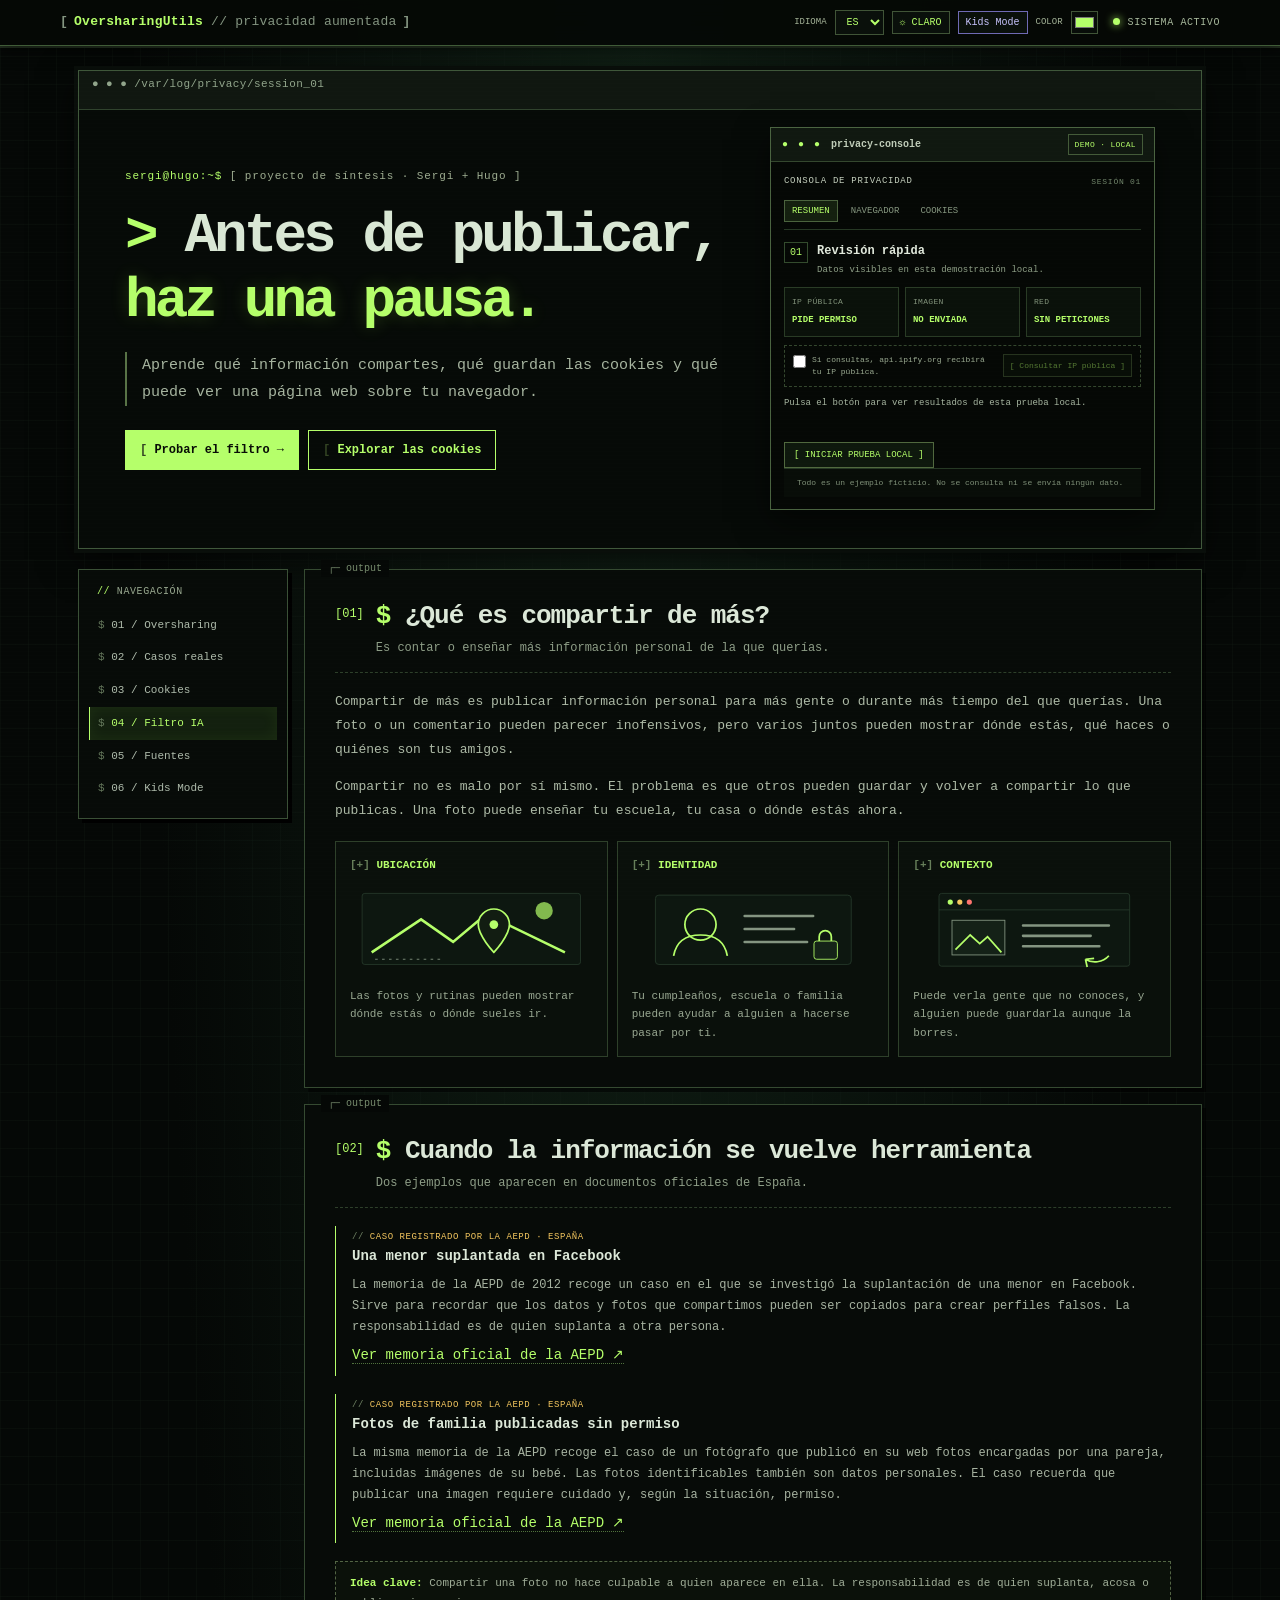
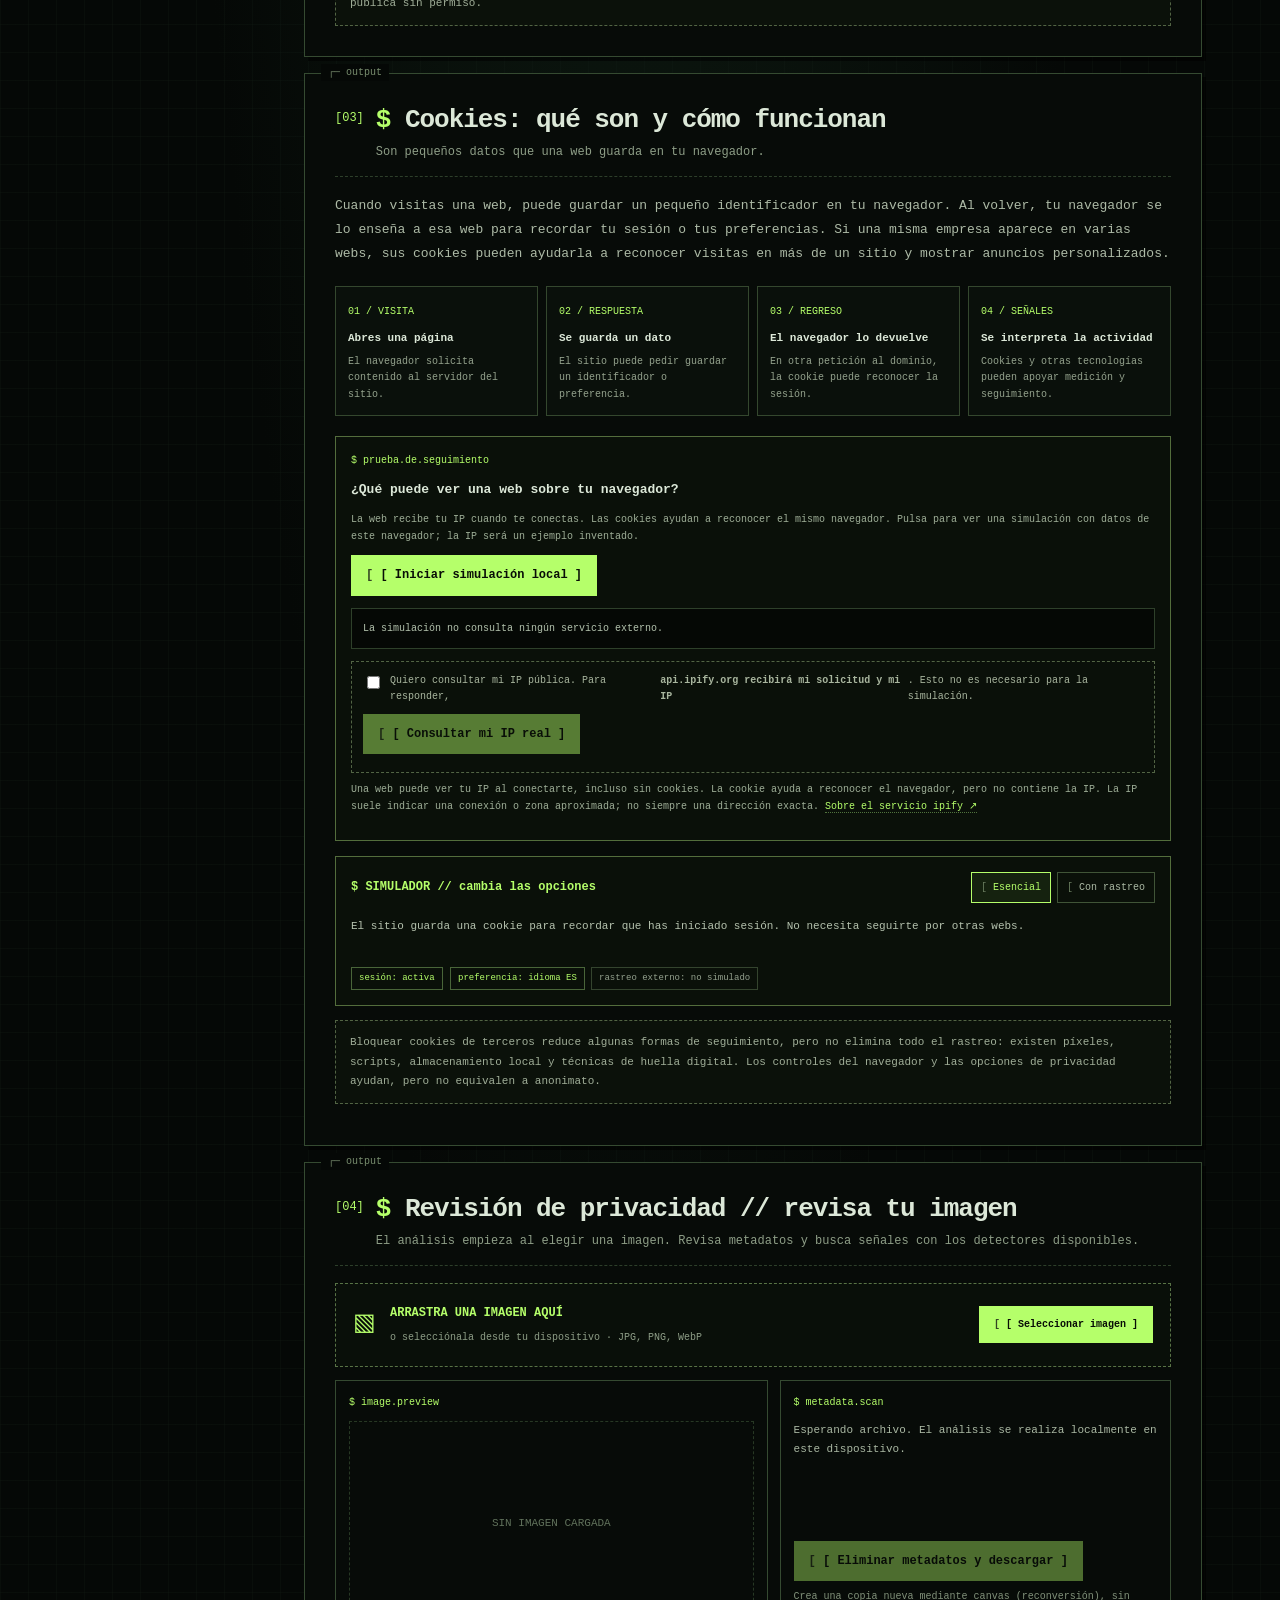
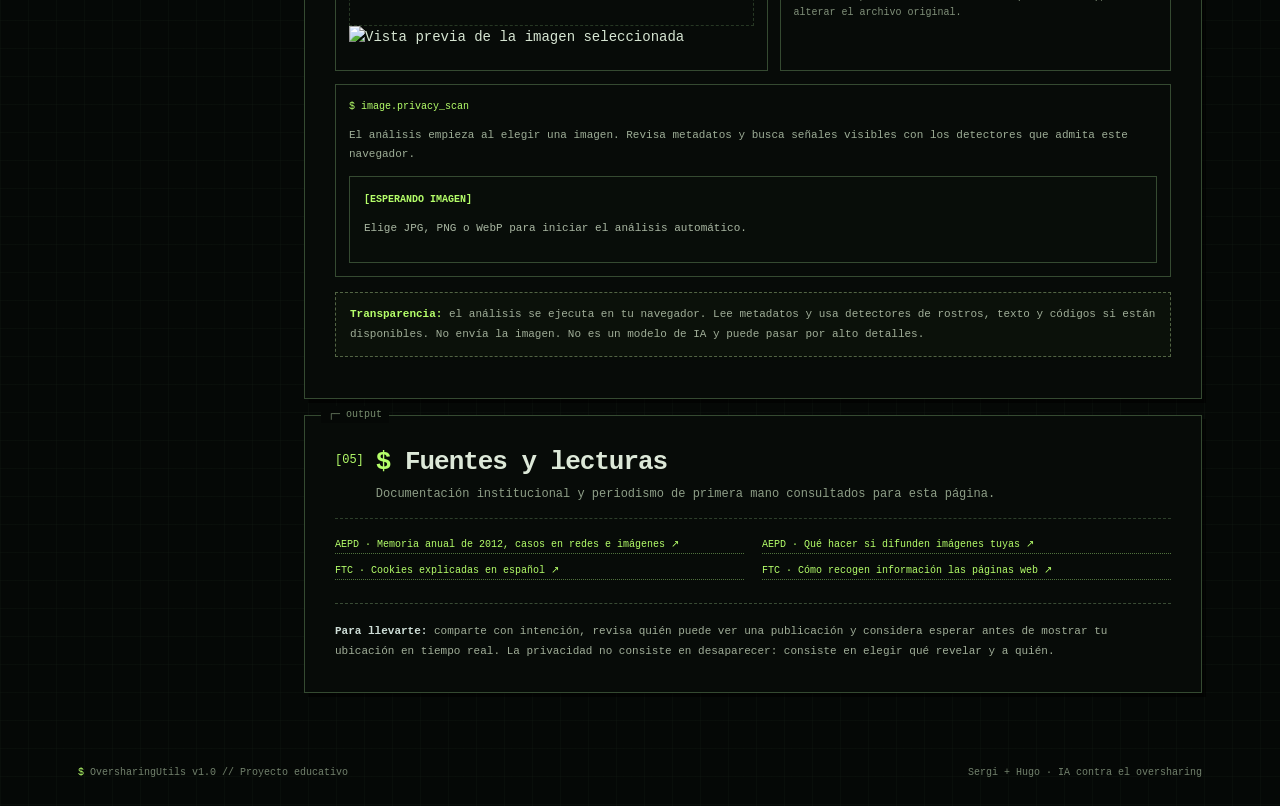
==== commit b3bac1e9: "Add files via upload" ====
--- a/index(1).html
+++ b/index(1).html
@@ -2,7 +2,7 @@
 <html lang="es">
 <head>
 <meta charset="utf-8"><meta name="viewport" content="width=device-width,initial-scale=1">
-<meta name="description" content="Proyecto educativo sobre oversharing, privacidad digital y cookies rastreadoras."><title>FILTRO // IA contra el oversharing</title>
+<meta name="description" content="Proyecto educativo sobre oversharing, privacidad digital y cookies rastreadoras."><title>OversharingUtils // privacidad digital</title>
 <style>
 :root{--bg:#080e12;--panel:#0d171c;--line:#1d3538;--green:#8dffb0;--mint:#48d99c;--text:#e2eee9;--muted:#91aaa1;--amber:#ffd27a;--red:#ff7e78;--blue:#86d8ff;--mono:ui-monospace,SFMono-Regular,Consolas,monospace}*{box-sizing:border-box}html{scroll-behavior:smooth}body{margin:0;background:radial-gradient(ellipse at 70% -10%,#15352d 0,transparent 38%),var(--bg);color:var(--text);font:15px/1.65 var(--mono)}a{color:var(--green)}button,textarea{font:inherit}button{cursor:pointer}header{height:68px;position:sticky;top:0;z-index:4;background:#080e12eF;border-bottom:1px solid var(--line);backdrop-filter:blur(12px);display:flex;align-items:center;justify-content:space-between;padding:0 max(22px,calc((100vw - 1200px)/2))}.brand{font-weight:800;letter-spacing:.08em;color:var(--green)}.brand b{color:var(--muted);font-weight:400}.status{font-size:12px;color:var(--muted)}.led{display:inline-block;width:8px;height:8px;border-radius:50%;background:var(--mint);box-shadow:0 0 12px var(--mint);margin-right:8px}main{max-width:1200px;margin:auto;padding:38px 22px 80px}.hero{padding:54px 0 40px;max-width:900px}.eyebrow{color:var(--mint);font-size:12px;letter-spacing:.16em;text-transform:uppercase}.hero h1{font-size:clamp(38px,7vw,76px);line-height:1.05;letter-spacing:-.06em;margin:18px 0}.hero h1 span{color:var(--green)}.hero p{font:18px/1.65 system-ui,sans-serif;color:#b5c8c0;max-width:700px}.hero-actions{display:flex;gap:12px;flex-wrap:wrap;margin-top:25px}.btn{border:1px solid var(--mint);background:var(--mint);color:#07120e;padding:11px 16px;border-radius:5px;font-weight:700;text-decoration:none}.btn.alt{background:transparent;color:var(--green)}.layout{display:grid;grid-template-columns:220px 1fr;gap:26px}.side{align-self:start;position:sticky;top:92px;border:1px solid var(--line);background:#0b1418;padding:16px;border-radius:7px}.side .label{font-size:11px;color:var(--muted);letter-spacing:.13em;margin-bottom:10px}.side a{display:block;padding:8px 9px;color:#afc2ba;text-decoration:none;border-radius:4px;font-size:13px}.side a:hover{background:#13251f;color:var(--green)}section{scroll-margin-top:95px;margin-bottom:20px}.panel{border:1px solid var(--line);background:linear-gradient(150deg,#0d171c,#0a1216);border-radius:8px;padding:clamp(20px,4vw,34px);box-shadow:0 14px 36px #0002}.section-head{display:flex;gap:15px;align-items:flex-start;margin-bottom:19px}.num{color:var(--mint);font-size:13px;padding-top:6px}.section-head h2{font-size:clamp(22px,4vw,32px);line-height:1.2;margin:0;letter-spacing:-.04em}.section-head p{margin:8px 0 0;color:var(--muted);font:15px/1.6 system-ui,sans-serif}.bodycopy{font:16px/1.75 system-ui,sans-serif;color:#bed0c9}.bodycopy strong{color:var(--text)}.cards{display:grid;grid-template-columns:repeat(3,1fr);gap:12px;margin-top:20px}.card{border:1px solid var(--line);padding:17px;border-radius:6px;background:#0a1317}.card h3{font-size:14px;color:var(--green);margin:0 0 7px}.card p{font:14px/1.6 system-ui,sans-serif;color:#adbfba;margin:0}.case{border-left:2px solid var(--mint);padding:5px 0 8px 18px;margin:19px 0}.case h3{margin:0;color:#e5f3ec;font-size:17px}.case .tag{font-size:10px;color:var(--amber);text-transform:uppercase;letter-spacing:.1em}.case p{font:14px/1.7 system-ui,sans-serif;color:#b7c9c2;margin:6px 0}.note{font:13px/1.7 system-ui,sans-serif;color:var(--muted);border:1px solid #34453d;background:#101a17;padding:13px 15px;border-radius:5px}.cookie-flow{display:grid;grid-template-columns:repeat(4,1fr);gap:10px;margin:22px 0}.step{border:1px solid var(--line);background:#0b1418;padding:14px;border-radius:5px;position:relative}.step .n{color:var(--mint);font-size:12px}.step h3{font-size:13px;margin:6px 0}.step p{font:13px/1.55 system-ui,sans-serif;color:var(--muted);margin:0}.demo{border:1px solid #315147;background:#0a1714;padding:18px;border-radius:6px}.demo-head{display:flex;justify-content:space-between;gap:12px;align-items:center}.demo h3{font-size:15px;margin:0}.switches{display:flex;gap:8px;flex-wrap:wrap}.switches button,.smallbtn{background:#111e1a;color:var(--text);border:1px solid #315147;padding:7px 11px;border-radius:4px;font-size:12px}.switches button.active{background:#143c2b;color:var(--green);border-color:var(--mint)}.demo-output{font-size:13px;color:#b4c9c0;margin:14px 0 0;min-height:42px}.cookie-row{display:flex;gap:8px;flex-wrap:wrap;margin-top:13px}.chip{padding:4px 8px;border:1px solid var(--line);border-radius:4px;font-size:11px;color:var(--muted)}.chip.ok{color:var(--green);border-color:#316844}.chip.warn{color:var(--amber);border-color:#6c5630}.ai-grid{display:grid;grid-template-columns:1.05fr .95fr;gap:16px}.ai-box textarea{width:100%;min-height:150px;resize:vertical;background:#070e11;color:var(--text);border:1px solid #29413b;border-radius:5px;padding:13px;outline:none}.ai-box textarea:focus{border-color:var(--mint)}.analyze{margin-top:10px}.result{background:#0a1317;border:1px solid var(--line);border-radius:5px;padding:16px;min-height:206px}.result h3{font-size:13px;color:var(--mint);margin:0 0 8px}.score{font-size:25px;margin:0 0 4px}.result p,.result li{font:13px/1.6 system-ui,sans-serif;color:#b9cbc4}.result ul{padding-left:18px}.safe{color:var(--green)}.caution{color:var(--amber)}.danger{color:var(--red)}.footer{margin-top:26px;border-top:1px solid var(--line);padding-top:24px;color:var(--muted);font:13px/1.7 system-ui,sans-serif}.sources{display:grid;grid-template-columns:1fr 1fr;gap:8px 24px;margin-top:12px}.sources a{font-size:12px}.footer strong{color:#cfdfd8}footer{max-width:1200px;margin:auto;padding:0 22px 35px;color:#698078;font-size:11px;display:flex;justify-content:space-between} @media(max-width:800px){.layout{grid-template-columns:1fr}.side{position:static;display:flex;overflow:auto;gap:4px;align-items:center}.side .label{display:none}.side a{white-space:nowrap}.cards{grid-template-columns:1fr}.cookie-flow{grid-template-columns:1fr 1fr}.ai-grid{grid-template-columns:1fr}}@media(max-width:480px){.cookie-flow{grid-template-columns:1fr}.status{font-size:10px}}
 
@@ -47,11 +47,11 @@
 
 /* Extra interaction layer */
 .terminal-screen{position:relative}.terminal-run{font:inherit;font-size:9px;background:transparent;color:var(--green);border:1px solid #435a37;padding:5px 8px;margin-top:8px;transition:background .2s,transform .2s,box-shadow .2s}.terminal-run:hover{background:#14200f;transform:translateY(-2px);box-shadow:0 0 14px color-mix(in srgb,var(--green) 25%,transparent)}.terminal-run:disabled{opacity:.65}.terminal-run-output{min-height:0;margin-top:6px;color:#aebeaa;font-size:9px;line-height:1.8}.terminal-run-output .line{animation:lineIn .3s ease both}.terminal-run-output .line:last-child{color:var(--green)}@keyframes lineIn{from{opacity:0;transform:translateX(-8px)}to{opacity:1;transform:translateX(0)}}
-.reveal{opacity:0;transform:translateY(20px) scale(.99);transition:opacity .55s ease,transform .55s cubic-bezier(.2,.7,.2,1);transition-delay:var(--reveal-delay,0ms)}.reveal.is-visible{opacity:1;transform:translateY(0) scale(1)}
+.reveal{opacity:0;transform:translateY(8px);transition:opacity .18s ease,transform .18s ease;transition-delay:0ms}.reveal.is-visible{opacity:1;transform:translateY(0);animation:terminalTyping var(--typing-duration,.7s) steps(8,end) both;animation-delay:var(--reveal-delay,0ms)}@keyframes terminalTyping{0%{filter:brightness(.72);letter-spacing:.1em}100%{filter:brightness(1);letter-spacing:0em}}.reveal.is-visible h2::after,.reveal.is-visible h3::after{content:' ▍';color:var(--green);animation:terminalCaret .45s steps(2,end) 3 forwards}@keyframes terminalCaret{0%,49%{opacity:1}50%,100%{opacity:0}}
 .demo-output{transition:opacity .2s,transform .2s}.demo-output.changing{opacity:0;transform:translateY(5px)}.cookie-row .chip{animation:chipIn .32s cubic-bezier(.2,.8,.2,1) both}.cookie-row .chip:nth-child(2){animation-delay:50ms}.cookie-row .chip:nth-child(3){animation-delay:100ms}.cookie-row .chip:nth-child(4){animation-delay:150ms}.cookie-row .chip:nth-child(5){animation-delay:200ms}@keyframes chipIn{from{opacity:0;transform:translateY(7px) scale(.95)}to{opacity:1;transform:translateY(0) scale(1)}}
 .image-result.is-scanning{border-color:var(--amber);box-shadow:0 0 0 1px color-mix(in srgb,var(--amber) 20%,transparent);animation:scanPulse 1s ease-in-out infinite alternate}@keyframes scanPulse{to{box-shadow:0 0 18px color-mix(in srgb,var(--amber) 17%,transparent)}}.image-result.is-done{animation:resultPop .4s ease both}@keyframes resultPop{from{opacity:.55;transform:translateY(5px)}to{opacity:1;transform:translateY(0)}}
 .tracking-output .meta-row{animation:lineIn .35s ease both}.tracking-output .meta-row:nth-child(2){animation-delay:50ms}.tracking-output .meta-row:nth-child(3){animation-delay:100ms}.tracking-output .meta-row:nth-child(4){animation-delay:150ms}.tracking-output .meta-row:nth-child(5){animation-delay:200ms}.tracking-output .meta-row:nth-child(6){animation-delay:250ms}.tracking-output .meta-row:nth-child(7){animation-delay:300ms}
-@media(prefers-reduced-motion:reduce){.reveal{opacity:1;transform:none}.terminal-run-output .line,.cookie-row .chip,.image-result.is-scanning{animation:none!important}}
+@media(prefers-reduced-motion:reduce){.reveal{opacity:1;transform:none}.reveal.is-visible,.reveal.is-visible h2::after,.reveal.is-visible h3::after{animation:none}.terminal-run-output .line,.cookie-row .chip,.image-result.is-scanning{animation:none!important}}
 
 
 .read-progress{position:fixed;z-index:8;top:46px;left:0;right:0;height:2px;background:#233020}.read-progress i{display:block;width:0;height:100%;background:var(--green);box-shadow:0 0 8px var(--green)}.side a.active{color:var(--green);background:#13200f;border-left-color:var(--green);box-shadow:inset 0 0 15px #aaff4911}.scan-bar{height:3px;margin-top:10px;background:#283824;overflow:hidden}.scan-bar i{display:block;width:32%;height:100%;background:var(--green);box-shadow:0 0 8px var(--green);animation:scanner 1.1s ease-in-out infinite alternate}@keyframes scanner{from{transform:translateX(0)}to{transform:translateX(210%)}}.btn{position:relative;overflow:hidden;isolation:isolate}.ripple-dot{position:absolute;z-index:-1;border-radius:50%;background:#ffffff40;transform:scale(0);animation:ripplePulse .55s ease-out forwards;pointer-events:none}@keyframes ripplePulse{to{transform:scale(1);opacity:0}}
@@ -61,9 +61,14 @@
 .kids-toggle{border-color:#6f6ab4;color:#c9c5ff}.kids-toggle[aria-pressed="true"]{background:#554e91;color:white;box-shadow:0 0 14px #8e87ff55}.kids-section .panel{border-color:#625ca0;background:linear-gradient(145deg,#0c101b,#111127)}.kids-section .section-head h2{color:#d5d0ff}.kids-section .section-head h2:before{color:#b4adff}.kids-welcome{display:flex;gap:14px;align-items:center;padding:16px;border:1px solid #514d82;background:#15162b;margin:15px 0}.kids-spark{font-size:28px;color:#d2cbff}.kids-welcome strong{color:#e8e4ff}.kids-welcome p{margin:4px 0 0;color:#c0bfd6;font-size:12px}.kids-cards{display:grid;grid-template-columns:repeat(3,1fr);gap:10px}.kids-card{border:1px solid #3b3b62;background:#0c0e1b;padding:15px;transition:transform .22s,box-shadow .22s,border-color .22s}.kids-card:hover{transform:translateY(-4px);border-color:#aaa2ff;box-shadow:0 8px 22px #0007}.kids-icon{display:inline-grid;place-items:center;width:34px;height:34px;border-radius:50%;background:#29264b;color:#d9d3ff;font-size:19px}.kids-card h3{font-size:13px;color:#e2deff;margin:9px 0 5px}.kids-card p{font:11px/1.7 var(--mono);color:#b8b8cf;margin:0}.kids-quiz{margin-top:14px;border:1px solid #5d568f;background:#111225;padding:16px}.kids-quiz h3{font-size:14px;color:#e6e2ff;margin:4px 0}.kids-quiz>p{font-size:12px;color:#c3c2da}.quiz-options{display:flex;gap:9px;flex-wrap:wrap}.quiz-choice{padding:9px 12px;background:#0a0b15;border:1px solid #625ca0;color:#dedbff;font:11px var(--mono);cursor:pointer;transition:transform .2s,background .2s,border-color .2s}.quiz-choice:hover{transform:translateY(-2px);background:#242247;border-color:#c1baff}.quiz-choice.selected-correct{border-color:#73d7ad;background:#173326}.quiz-choice.selected-wrong{border-color:#e39d78;background:#38231e}.quiz-feedback{margin-top:10px;min-height:20px;font-size:11px;color:#bcefd5}.kids-reminder{margin:14px 0 0;padding:12px;border-left:3px solid #aaa2ff;background:#17172a;color:#d0cee2;font-size:11px;line-height:1.7}.kids-mode-status{font-size:10px;color:#c3bfff;margin-top:10px}.kids-mode .kids-card{border-radius:9px}.kids-mode .bodycopy,.kids-mode .case p,.kids-mode .card p,.kids-mode .kids-card p{line-height:1.9}.kids-mode .panel{box-shadow:0 0 24px #776eff20}.kids-mode .hero-terminal .terminal-log{animation:none}
 @media(max-width:800px){.kids-cards{grid-template-columns:1fr}.kids-toggle{font-size:8px!important}}@media(max-width:560px){.brand{font-size:10px}.brand b,.language-label,.color-label,.top-controls .status{display:none}.top-controls{gap:4px}.top-controls select,.top-controls .top-button{font-size:9px;padding:4px 5px}.top-controls input[type=color]{width:21px;height:21px}}
 
+
+/* Interactive privacy console redesign */
+.hero-terminal{border:1px solid #4a6340;background:#050805;box-shadow:0 12px 32px #0008;overflow:hidden}.hero-terminal:hover{transform:translateY(-2px);border-color:var(--green);box-shadow:0 14px 35px #0009,0 0 18px color-mix(in srgb,var(--green) 16%,transparent)}.terminal-windowbar{height:34px;display:flex;align-items:center;gap:9px;padding:0 11px;background:#101810;border-bottom:1px solid #34472e;color:#93a58b;font-size:10px}.window-dots{color:var(--amber);letter-spacing:2px}.window-title{font-weight:700;color:#bfccb8}.demo-tag{margin-left:auto;color:var(--green);font-size:8px;border:1px solid #445b39;padding:3px 6px;letter-spacing:.04em}.terminal-screen{padding:12px 13px;font-size:11px;line-height:1.55;min-height:0}.console-heading{display:flex;justify-content:space-between;align-items:center;font-size:9px;color:#c6d1bf;letter-spacing:.08em;margin:1px 0 11px}.console-session{color:#71856b;font-size:8px}.console-tabs{display:flex;gap:5px;border-bottom:1px solid #263824;padding-bottom:7px}.console-tab{background:transparent;color:#879881;border:1px solid transparent;padding:5px 7px;font:9px var(--mono);cursor:pointer;transition:color .2s,background .2s,border-color .2s}.console-tab:hover{color:var(--green);border-color:#3a5031}.console-tab.active{color:var(--green);background:#14200f;border-color:#4b633e}.console-stage{padding-top:12px;min-height:186px}.console-intro{display:flex;gap:9px;align-items:flex-start;margin-bottom:10px}.console-index{color:var(--mint);font-size:10px;border:1px solid #334b2d;padding:2px 5px}.console-intro strong{display:block;font-size:12px;color:#e1e9dc}.console-intro small{display:block;color:#8fa087;font:9px/1.55 var(--mono);margin-top:3px}.console-stats{display:grid;grid-template-columns:repeat(3,minmax(0,1fr));gap:6px}.console-stat{min-width:0;padding:8px 7px;background:#0a110a;border:1px solid #293b25}.console-stat span{display:block;color:#81927a;font-size:8px;letter-spacing:.04em}.console-stat b{display:block;color:var(--green);font-size:9px;margin-top:5px;overflow-wrap:anywhere}.terminal-run-output{min-height:42px;margin-top:9px;color:#a7b6a1;font-size:9px;line-height:1.7}.terminal-run-output .line{animation:lineIn .28s ease both}.terminal-run-output .line:last-child{color:var(--green)}.terminal-run{font:9px var(--mono);background:#0e180d;color:var(--green);border:1px solid #50683e;padding:7px 9px;margin-top:4px;transition:background .2s,transform .2s,box-shadow .2s}.terminal-run:hover{background:#192717;transform:translateY(-1px);box-shadow:0 0 13px color-mix(in srgb,var(--green) 23%,transparent)}.terminal-run:disabled{opacity:.6;cursor:wait}.console-ip-check{display:grid;grid-template-columns:1fr auto;align-items:center;gap:8px;margin-top:8px;padding:8px;border:1px dashed #34472e;color:#9aaa91;font:8px/1.5 var(--mono)}.console-ip-check label{display:flex;align-items:flex-start;gap:6px}.console-ip-check input{margin:1px 0 0;accent-color:var(--green)}.console-ip-check .terminal-run{margin:0;padding:6px;font-size:8px}.console-ip-check .terminal-run:disabled{opacity:.45;cursor:not-allowed}.console-footnote{padding:8px 13px;border-top:1px solid #263824;color:#7f9078;background:#080d08;font:8px/1.5 var(--mono)}.console-stage.is-changing{animation:consoleSwap .24s ease both}@keyframes consoleSwap{from{opacity:.3;transform:translateY(4px)}to{opacity:1;transform:translateY(0)}}
+@media(max-width:820px){.hero-terminal{width:100%}.console-stage{min-height:0}}
+
 </style></head>
-<body><header><div class="brand" data-i18n="brand">FILTRO <b>// privacidad aumentada</b></div><div class="top-controls"><label class="language-label" for="languageSelect">IDIOMA</label><select id="languageSelect" aria-label="Cambiar idioma"><option value="es">ES</option><option value="ca">CA</option><option value="en">EN</option></select><button id="themeToggle" class="top-button" type="button" aria-label="Cambiar tema">☼ CLARO</button><button id="kidsModeButton" class="top-button kids-toggle" type="button" aria-pressed="false">Kids Mode</button><label class="color-label" for="accentColor">COLOR</label><input id="accentColor" type="color" value="#b5ff6a" aria-label="Elegir color de acento"><span class="status"><i class="led"></i>SISTEMA ACTIVO</span></div></header><div class="read-progress" aria-hidden="true"><i id="readProgressBar"></i></div>
-<main><div class="hero"><div class="hero-copy"><div class="eyebrow" data-i18n="project">[ proyecto de síntesis · Sergi + Hugo ]</div><h1 data-i18n="heroTitle">Antes de publicar,<br><span>haz una pausa.</span></h1><p data-i18n="heroDesc">Aprende qué información compartes, qué guardan las cookies y qué puede ver una página web sobre tu navegador.</p><div class="hero-actions"><a class="btn" data-i18n="tryFilter" href="#analizador">Probar el filtro →</a><a class="btn alt" data-i18n="learnCookies" href="#cookies">Explorar las cookies</a></div></div><aside class="hero-terminal" aria-label="Terminal decorativa con información ficticia"><div class="terminal-windowbar"><span>● ● ●</span><span>/dev/privacy/demo</span><span class="demo-tag">DATOS FICTICIOS</span></div><div class="terminal-screen"><div class="terminal-prompt"><b>sergi@filtro</b>:~$ ./privacy-check --demo</div><div class="terminal-log"><span class="log-muted">[01:02:03]</span> iniciando revisión…<br><span class="log-ok">[ OK ]</span> permisos: ninguno<br><span class="log-ok">[ OK ]</span> imagen: no enviada<br><span class="log-warn">[ ! ]</span> ubicación: revisa antes de publicar<br><span class="log-muted">[info]</span> las cookies pueden reconocerte</div><div class="terminal-prompt"><b>sergi@filtro</b>:~$ <span class="cursor">█</span></div><button type="button" class="terminal-run" id="runTerminalDemo">[ ejecutar una prueba local ]</button><div id="terminalRunOutput" class="terminal-run-output" aria-live="polite"></div></div></aside></div>
+<body><header><div class="brand" data-i18n="brand">OversharingUtils <b>// privacidad aumentada</b></div><div class="top-controls"><label class="language-label" for="languageSelect">IDIOMA</label><select id="languageSelect" aria-label="Cambiar idioma"><option value="es">ES</option><option value="ca">CA</option><option value="en">EN</option></select><button id="themeToggle" class="top-button" type="button" aria-label="Cambiar tema">☼ CLARO</button><button id="kidsModeButton" class="top-button kids-toggle" type="button" aria-pressed="false">Kids Mode</button><label class="color-label" for="accentColor">COLOR</label><input id="accentColor" type="color" value="#b5ff6a" aria-label="Elegir color de acento"><span class="status"><i class="led"></i>SISTEMA ACTIVO</span></div></header><div class="read-progress" aria-hidden="true"><i id="readProgressBar"></i></div>
+<main><div class="hero"><div class="hero-copy"><div class="eyebrow" data-i18n="project">[ proyecto de síntesis · Sergi + Hugo ]</div><h1 data-i18n="heroTitle">Antes de publicar,<br><span>haz una pausa.</span></h1><p data-i18n="heroDesc">Aprende qué información compartes, qué guardan las cookies y qué puede ver una página web sobre tu navegador.</p><div class="hero-actions"><a class="btn" data-i18n="tryFilter" href="#analizador">Probar el filtro →</a><a class="btn alt" data-i18n="learnCookies" href="#cookies">Explorar las cookies</a></div></div><aside class="hero-terminal" aria-label="Consola de privacidad interactiva con datos de ejemplo"><div class="terminal-windowbar"><span class="window-dots">● ● ●</span><span class="window-title">privacy-console</span><span class="demo-tag" data-i18n="consoleBadge">DEMO · LOCAL</span></div><div class="terminal-screen"><div class="console-heading"><span data-i18n="consoleHeading">CONSOLA DE PRIVACIDAD</span><span class="console-session">SESIÓN 01</span></div><div class="console-tabs" role="tablist" aria-label="Vistas de la consola"><button class="console-tab active" role="tab" aria-selected="true" data-console="summary" data-i18n="consoleTabSummary">RESUMEN</button><button class="console-tab" role="tab" aria-selected="false" data-console="browser" data-i18n="consoleTabBrowser">NAVEGADOR</button><button class="console-tab" role="tab" aria-selected="false" data-console="cookies" data-i18n="consoleTabCookies">COOKIES</button></div><div class="console-stage" id="consoleStage" role="tabpanel"><div class="console-intro"><span class="console-index">01</span><div><strong id="consoleTitle">Revisión rápida</strong><small id="consoleDescription">Una demostración sencilla de lo que se puede comprobar.</small></div></div><div class="console-stats" id="consoleStats"></div><div class="console-ip-check"><label><input id="consoleIpConsent" type="checkbox"> <span data-i18n="consoleIpDisclosure">Si consultas, api.ipify.org recibirá tu IP pública.</span></label><button type="button" id="consoleIpButton" class="terminal-run" data-i18n="consoleIpButton" disabled>[ Consultar IP pública ]</button></div><div class="terminal-run-output" id="terminalRunOutput" aria-live="polite"><span class="log-muted">Pulsa el botón para iniciar la prueba.</span></div><button type="button" class="terminal-run" id="runTerminalDemo" data-i18n="consoleRun">[ INICIAR PRUEBA LOCAL ]</button></div><div class="console-footnote" data-i18n="consoleFootnote">Todo es un ejemplo ficticio. No se consulta ni se envía ningún dato.</div></div></aside></div>
 <div class="layout"><nav class="side"><div class="label" data-i18n="nav">NAVEGACIÓN</div><a href="#oversharing">01 / Oversharing</a><a href="#casos">02 / Casos reales</a><a href="#cookies">03 / Cookies</a><a href="#analizador">04 / Filtro IA</a><a href="#fuentes">05 / Fuentes</a><a class="kids-link" href="#kids-mode">06 / Kids Mode</a></nav><div>
 <section id="oversharing"><div class="panel"><div class="section-head"><span class="num">01</span><div><h2 data-i18n="oversharingTitle">¿Qué es compartir de más?</h2><p data-i18n="oversharingSub">Es contar o enseñar más información personal de la que querías.</p></div></div><div class="bodycopy"><p>Compartir de más es publicar información personal para más gente o durante más tiempo del que querías. Una foto o un comentario pueden parecer inofensivos, pero varios juntos pueden mostrar dónde estás, qué haces o quiénes son tus amigos.</p><p>Compartir no es malo por sí mismo. El problema es que otros pueden guardar y volver a compartir lo que publicas. Una foto puede enseñar tu escuela, tu casa o dónde estás ahora.</p></div><div class="cards"><article class="card"><h3>UBICACIÓN</h3><svg class="card-illustration" viewBox="0 0 280 108" role="img" aria-label="Ilustración de una foto que revela un lugar"><rect x="14" y="12" width="252" height="82" rx="3" fill="#0d1710" stroke="var(--line)"/><circle cx="224" cy="32" r="10" fill="var(--green)" opacity=".7"/><path d="M25 80 82 42l37 26 38-32 91 44" fill="none" stroke="var(--mint)" stroke-width="3"/><path d="M148 48c0-10 8-18 18-18s18 8 18 18c0 13-18 32-18 32s-18-19-18-32Z" fill="#121d12" stroke="var(--green)" stroke-width="2"/><circle cx="166" cy="48" r="5" fill="var(--green)"/><path d="M29 88h75" stroke="var(--muted)" stroke-dasharray="3 5"/></svg><p>Las fotos y rutinas pueden mostrar dónde estás o dónde sueles ir.</p></article><article class="card"><h3>IDENTIDAD</h3><svg class="card-illustration" viewBox="0 0 280 108" role="img" aria-label="Ilustración de una tarjeta de identidad protegida"><rect x="27" y="14" width="226" height="80" rx="4" fill="#0d1710" stroke="var(--line)"/><circle cx="79" cy="48" r="18" fill="none" stroke="var(--green)" stroke-width="2"/><path d="M48 84c3-16 14-24 31-24s28 8 31 24" fill="none" stroke="var(--mint)" stroke-width="2"/><path d="M130 38h79M130 53h57M130 68h72" stroke="var(--muted)" stroke-width="3" stroke-linecap="round"/><rect x="210" y="67" width="27" height="21" rx="3" fill="#152318" stroke="var(--green)"/><path d="M216 67v-5a7 7 0 0 1 14 0v5" fill="none" stroke="var(--green)" stroke-width="2"/></svg><p>Tu cumpleaños, escuela o familia pueden ayudar a alguien a hacerse pasar por ti.</p></article><article class="card"><h3>CONTEXTO</h3><svg class="card-illustration" viewBox="0 0 280 108" role="img" aria-label="Ilustración de una publicación que se copia y comparte"><rect x="30" y="12" width="220" height="84" rx="3" fill="#0d1710" stroke="var(--line)"/><path d="M30 31h220" stroke="var(--line)"/><circle cx="43" cy="22" r="3" fill="var(--green)"/><circle cx="54" cy="22" r="3" fill="var(--amber)"/><circle cx="65" cy="22" r="3" fill="var(--red)"/><rect x="45" y="43" width="61" height="40" fill="#142117" stroke="var(--muted)"/><path d="m49 77 17-17 11 10 9-8 16 18" fill="none" stroke="var(--mint)" stroke-width="2"/><path d="M127 49h99M127 61h78M127 73h88" stroke="var(--muted)" stroke-width="3" stroke-linecap="round"/><path d="M226 84c-7 8-19 9-27 4m0 0 2 9m-2-9 10-1" fill="none" stroke="var(--green)" stroke-width="2"/></svg><p>Puede verla gente que no conoces, y alguien puede guardarla aunque la borres.</p></article></div></div></section>
 <section id="casos"><div class="panel"><div class="section-head"><span class="num">02</span><div><h2 data-i18n="casesTitle">Cuando la información se vuelve herramienta</h2><p>Dos ejemplos que aparecen en documentos oficiales de España.</p></div></div>
@@ -78,8 +83,8 @@
 <div class="visual-check"><div class="terminal-label">$ image.privacy_scan</div><p>El análisis empieza al elegir una imagen. Revisa metadatos y busca señales visibles con los detectores que admita este navegador.</p><div class="result image-result" id="imageResult" aria-live="polite"><h3>ESPERANDO IMAGEN</h3><p>Elige JPG, PNG o WebP para iniciar el análisis automático.</p></div></div></div>
 <p class="note" style="margin-top:15px"><strong>Transparencia:</strong> el análisis se ejecuta en tu navegador. Lee metadatos y usa detectores de rostros, texto y códigos si están disponibles. No envía la imagen. No es un modelo de IA y puede pasar por alto detalles.</p></div></section>
 <section id="fuentes"><div class="panel"><div class="section-head"><span class="num">05</span><div><h2 data-i18n="sourcesTitle">Fuentes y lecturas</h2><p>Documentación institucional y periodismo de primera mano consultados para esta página.</p></div></div><div class="sources"><a href="https://www.aepd.es/memorias/memoria-aepd-2012.pdf" target="_blank" rel="noopener">AEPD · Memoria anual de 2012, casos en redes e imágenes ↗</a><a href="https://www.aepd.es/preguntas-frecuentes/17-internet-y-redes-sociales/FAQ-1704-que-hacer-si-se-difunden-imagenes-en-las-que-aparezco" target="_blank" rel="noopener">AEPD · Qué hacer si difunden imágenes tuyas ↗</a><a href="https://www.ftc.gov/es/política-de-privacidad-y-noticias/política-de-privacidad/cookies-de-internet" target="_blank" rel="noopener">FTC · Cookies explicadas en español ↗</a><a href="https://consumer.ftc.gov/articles/how-websites-and-apps-collect-and-use-your-information" target="_blank" rel="noopener">FTC · Cómo recogen información las páginas web ↗</a></div><div class="footer"><strong>Para llevarte:</strong> comparte con intención, revisa quién puede ver una publicación y considera esperar antes de mostrar tu ubicación en tiempo real. La privacidad no consiste en desaparecer: consiste en elegir qué revelar y a quién.</div></div></section>
-<section id="kids-mode" class="kids-section"><div class="panel"><div class="section-head"><span class="num">06</span><div><h2>Kids Mode</h2><p data-i18n="kidsIntro">Consejos sencillos para usar internet con más seguridad. No tienes que resolverlo todo a solas.</p></div></div><div class="kids-welcome"><span class="kids-spark">✦</span><div><strong data-i18n="kidsWelcomeTitle">Tu privacidad importa</strong><p data-i18n="kidsWelcomeText">Internet puede ser divertido. Si algo te hace sentir raro o incómodo, para y cuéntaselo a una persona adulta de confianza.</p></div></div><div class="kids-cards"><article class="kids-card"><span class="kids-icon">⌂</span><h3 data-i18n="kidsCard1Title">Guarda tus datos</h3><p data-i18n="kidsCard1Text">No publiques tu dirección, teléfono, escuela, contraseñas ni dónde estás ahora.</p></article><article class="kids-card"><span class="kids-icon">◉</span><h3 data-i18n="kidsCard2Title">Piensa antes de enviar</h3><p data-i18n="kidsCard2Text">Una foto o mensaje se puede copiar. Si no quieres que otras personas lo vean, no lo compartas.</p></article><article class="kids-card"><span class="kids-icon">✋</span><h3 data-i18n="kidsCard3Title">Puedes decir que no</h3><p data-i18n="kidsCard3Text">No tienes que responder a quien te pida secretos, fotos o datos personales.</p></article></div><div class="kids-quiz"><div class="terminal-label">✦ MINI RETO</div><h3 data-i18n="kidsQuizTitle">¿Qué harías en esta situación?</h3><p data-i18n="kidsQuizQuestion">Alguien que no conoces en un juego te pide tu dirección para mandarte un regalo.</p><div class="quiz-options"><button class="quiz-choice" data-correct="false" data-i18n="kidsWrong1">Se la envío.</button><button class="quiz-choice" data-correct="true" data-i18n="kidsRight1">No la comparto y se lo cuento a un adulto.</button></div><div class="quiz-feedback" id="quizFeedback" aria-live="polite"></div></div><p class="kids-reminder" data-i18n="kidsReminder">Si alguien te asusta, te presiona o te pide guardar un secreto que te incomoda: cierra la conversación y pide ayuda. No es culpa tuya.</p><div id="kidsModeStatus" class="kids-mode-status" aria-live="polite"></div></div></section>
-</div></div></main><footer><span>FILTRO v1.0 // Proyecto educativo</span><span>Sergi + Hugo · IA contra el oversharing</span></footer>
+<section id="kids-mode" class="kids-section" hidden><div class="panel"><div class="section-head"><span class="num">06</span><div><h2>Kids Mode</h2><p data-i18n="kidsIntro">Consejos sencillos para usar internet con más seguridad. No tienes que resolverlo todo a solas.</p></div></div><div class="kids-welcome"><span class="kids-spark">✦</span><div><strong data-i18n="kidsWelcomeTitle">Tu privacidad importa</strong><p data-i18n="kidsWelcomeText">Internet puede ser divertido. Si algo te hace sentir raro o incómodo, para y cuéntaselo a una persona adulta de confianza.</p></div></div><div class="kids-cards"><article class="kids-card"><span class="kids-icon">⌂</span><h3 data-i18n="kidsCard1Title">Guarda tus datos</h3><p data-i18n="kidsCard1Text">No publiques tu dirección, teléfono, escuela, contraseñas ni dónde estás ahora.</p></article><article class="kids-card"><span class="kids-icon">◉</span><h3 data-i18n="kidsCard2Title">Piensa antes de enviar</h3><p data-i18n="kidsCard2Text">Una foto o mensaje se puede copiar. Si no quieres que otras personas lo vean, no lo compartas.</p></article><article class="kids-card"><span class="kids-icon">✋</span><h3 data-i18n="kidsCard3Title">Puedes decir que no</h3><p data-i18n="kidsCard3Text">No tienes que responder a quien te pida secretos, fotos o datos personales.</p></article></div><div class="kids-quiz"><div class="terminal-label">✦ MINI RETO</div><h3 data-i18n="kidsQuizTitle">¿Qué harías en esta situación?</h3><p data-i18n="kidsQuizQuestion">Alguien que no conoces en un juego te pide tu dirección para mandarte un regalo.</p><div class="quiz-options"><button class="quiz-choice" data-correct="false" data-i18n="kidsWrong1">Se la envío.</button><button class="quiz-choice" data-correct="true" data-i18n="kidsRight1">No la comparto y se lo cuento a un adulto.</button></div><div class="quiz-feedback" id="quizFeedback" aria-live="polite"></div></div><p class="kids-reminder" data-i18n="kidsReminder">Si alguien te asusta, te presiona o te pide guardar un secreto que te incomoda: cierra la conversación y pide ayuda. No es culpa tuya.</p><div id="kidsModeStatus" class="kids-mode-status" aria-live="polite"></div></div></section>
+</div></div></main><footer><span>OversharingUtils v1.0 // Proyecto educativo</span><span>Sergi + Hugo · IA contra el oversharing</span></footer>
 <script>
 function getPref(k,d){try{return localStorage.getItem(k)||d}catch(e){return d}}function setPref(k,v){try{localStorage.setItem(k,v)}catch(e){}}let demoCookieId=null;
 const buttons=document.querySelectorAll('.switches button');buttons.forEach(b=>b.addEventListener('click',()=>{buttons.forEach(x=>x.classList.remove('active'));b.classList.add('active');const out=document.getElementById('cookieOutput'),chips=document.getElementById('cookieChips');if(b.dataset.mode==='basic'){out.textContent='El sitio guarda una cookie para recordar que has iniciado sesión. No necesita seguirte por otras webs.';chips.innerHTML='<span class="chip ok">sesión: activa</span><span class="chip ok">preferencia: idioma ES</span><span class="chip">rastreo externo: no simulado</span>'}else{out.textContent='Además de la sesión, una red publicitaria presente en varios sitios puede leer su propio identificador y asociar visitas para inferir intereses. Es una simulación simplificada.';chips.innerHTML='<span class="chip ok">sesión: activa</span><span class="chip warn">ID publicitario: 8F2A…</span><span class="chip warn">visita: tienda de deporte</span><span class="chip warn">visita: revista de fitness</span><span class="chip danger">perfil inferido: interés en running</span>'}}));
@@ -92,7 +97,7 @@
 stripButton.addEventListener('click',()=>{if(!selectedImage)return;const img=new Image();img.onload=()=>{const c=document.createElement('canvas');c.width=img.naturalWidth;c.height=img.naturalHeight;c.getContext('2d').drawImage(img,0,0);const mime=selectedImage.type==='image/png'?'image/png':selectedImage.type==='image/webp'?'image/webp':'image/jpeg';c.toBlob(blob=>{if(!blob){metadataOutput.insertAdjacentHTML('beforeend','<p>No se pudo crear la copia.</p>');return}const a=document.createElement('a');a.href=URL.createObjectURL(blob);const ext=mime==='image/png'?'png':mime==='image/webp'?'webp':'jpg';a.download=selectedImage.name.replace(/\.[^.]+$/,'')+'-sin-metadata.'+ext;a.click();setTimeout(()=>URL.revokeObjectURL(a.href),1000)},mime,.94)};img.src=previewUrl});
 const trackingOutput=document.getElementById('trackingOutput'),ipConsent=document.getElementById('ipConsent'),showRealIp=document.getElementById('showRealIp'),realIpOutput=document.getElementById('realIpOutput');ipConsent.addEventListener('change',()=>{showRealIp.disabled=!ipConsent.checked;if(!ipConsent.checked)realIpOutput.textContent='' });showRealIp.addEventListener('click',async()=>{if(!ipConsent.checked)return;showRealIp.disabled=true;realIpOutput.textContent='Consultando ipify…';try{const response=await fetch('https://api.ipify.org?format=json',{mode:'cors',cache:'no-store'});if(!response.ok)throw new Error('Respuesta no disponible');const data=await response.json();if(!data.ip)throw new Error('Respuesta sin IP');realIpOutput.textContent='Tu IP pública: '+data.ip+' · recibida de api.ipify.org';}catch(e){realIpOutput.textContent='No se pudo consultar el servicio. La simulación local sigue disponible.'}finally{showRealIp.disabled=!ipConsent.checked}});document.getElementById('runTracking').addEventListener('click',()=>{let id=getPref('filtro-demo-cookie','');if(!id){id=demoCookieId||Math.random().toString(16).slice(2,10).toUpperCase();demoCookieId=id;setPref('filtro-demo-cookie',id)}const started=performance.now(),rows=[['IP que vería un servidor','203.0.113.42 (EJEMPLO FICTICIO)'],['Cookie simulada','visitor_id='+id],['Navegador',navigator.userAgent],['Idioma',navigator.language],['Sistema informado',navigator.platform||'No informado'],['Pantalla',screen.width+' × '+screen.height],['Zona horaria',Intl.DateTimeFormat().resolvedOptions().timeZone]];trackingOutput.innerHTML=rows.map(([k,v])=>`<div class="meta-row"><b>${esc(k)}</b><span>${esc(v)}</span></div>`).join('')+'<p>Lectura local completada en '+(performance.now()-started).toFixed(2)+' ms. No se envió ninguna petición.</p>'});
 const langSelect=document.getElementById('languageSelect'),themeToggle=document.getElementById('themeToggle'),accentColor=document.getElementById('accentColor');const i18n={
-brand:{ca:'FILTRE <b>// privacitat augmentada</b>',en:'FILTER <b>// privacy awareness</b>'},project:{ca:'[ projecte de síntesi · Sergi + Hugo ]',en:'[ synthesis project · Sergi + Hugo ]'},heroTitle:{ca:'Abans de publicar,<br><span>atura’t un moment.</span>',en:'Before you post,<br><span>take a moment.</span>'},heroDesc:{ca:'Aprèn quina informació comparteixes, què guarden les galetes i què pot veure una pàgina web del teu navegador.',en:'Learn what information you share, what cookies store, and what a website can see about your browser.'},tryFilter:{ca:'Prova el filtre →',en:'Try the checker →'},learnCookies:{ca:'Veure les galetes',en:'Explore cookies'},nav:{ca:'NAVEGACIÓ',en:'NAVIGATION'},oversharingTitle:{ca:'Què vol dir compartir massa?',en:'What does oversharing mean?'},oversharingSub:{ca:'Explicar o mostrar més informació personal de la que volies.',en:'Sharing more personal information than you meant to.'},casesTitle:{ca:'Quan algú fa servir la informació',en:'When someone misuses information'},cookiesTitle:{ca:'Galetes: què són i com funcionen',en:'Cookies: what they are and how they work'},cookiesSub:{ca:'Són petites dades que un lloc web desa al navegador.',en:'Small pieces of data a website stores in your browser.'},imageTitle:{ca:'Revisa la privacitat de la imatge',en:'Check your image privacy'},sourcesTitle:{ca:'Fonts i enllaços',en:'Sources and links'},tryFilter:{ca:'Prova el filtre →',en:'Try the checker →'},learnCookies:{ca:'Veure les galetes',en:'Explore cookies'},imageTitle:{ca:'Revisió de privacitat // revisa la imatge',en:'Privacy check // review your image'},kidsIntro:{ca:'Consells senzills per navegar amb més seguretat. No ho has de resoldre tot sol o sola.',en:'Simple tips for using the internet more safely. You do not have to figure everything out alone.'},kidsWelcomeTitle:{ca:'La teva privacitat és important',en:'Your privacy matters'},kidsWelcomeText:{ca:'Internet pot ser divertit. Si alguna cosa et fa sentir estrany o incòmode, atura’t i explica-ho a una persona adulta de confiança.',en:'The internet can be fun. If something feels strange or uncomfortable, stop and tell a trusted adult.'},kidsCard1Title:{ca:'Protegeix les teves dades',en:'Keep your details private'},kidsCard1Text:{ca:'No publiquis la teva adreça, telèfon, escola, contrasenyes ni on ets ara.',en:'Do not post your address, phone number, school, passwords, or where you are right now.'},kidsCard2Title:{ca:'Pensa abans d’enviar',en:'Think before you send'},kidsCard2Text:{ca:'Una foto o un missatge es pot copiar. Si no vols que altres persones el vegin, no el comparteixis.',en:'A photo or message can be copied. If you do not want others to see it, do not share it.'},kidsCard3Title:{ca:'Pots dir que no',en:'You can say no'},kidsCard3Text:{ca:'No has de respondre a qui et demani secrets, fotos o dades personals.',en:'You do not have to answer anyone asking for secrets, photos, or personal details.'},kidsQuizTitle:{ca:'Què faries en aquesta situació?',en:'What would you do in this situation?'},kidsQuizQuestion:{ca:'Una persona desconeguda d’un joc et demana l’adreça per enviar-te un regal.',en:'Someone you do not know in a game asks for your address to send you a gift.'},kidsWrong1:{ca:'L’hi envio.','en':'Send it to them.'},kidsRight1:{ca:'No la comparteixo i ho explico a un adult.',en:'I do not share it, and I tell an adult.'},kidsReminder:{ca:'Si algú t’espanta, et pressiona o et demana guardar un secret que et fa sentir incòmode: tanca la conversa i demana ajuda. No és culpa teva.',en:'If someone scares or pressures you, or asks you to keep a secret that feels wrong, close the chat and ask for help. It is not your fault.'}};const transNodes=[...document.querySelectorAll('[data-i18n]')].map(el=>[el,el.innerHTML]);
+brand:{ca:'OversharingUtils <b>// privacitat augmentada</b>',en:'OversharingUtils <b>// privacy awareness</b>'},project:{ca:'[ projecte de síntesi · Sergi + Hugo ]',en:'[ synthesis project · Sergi + Hugo ]'},heroTitle:{ca:'Abans de publicar,<br><span>atura’t un moment.</span>',en:'Before you post,<br><span>take a moment.</span>'},heroDesc:{ca:'Aprèn quina informació comparteixes, què guarden les galetes i què pot veure una pàgina web del teu navegador.',en:'Learn what information you share, what cookies store, and what a website can see about your browser.'},tryFilter:{ca:'Prova el filtre →',en:'Try the checker →'},learnCookies:{ca:'Veure les galetes',en:'Explore cookies'},nav:{ca:'NAVEGACIÓ',en:'NAVIGATION'},oversharingTitle:{ca:'Què vol dir compartir massa?',en:'What does oversharing mean?'},oversharingSub:{ca:'Explicar o mostrar més informació personal de la que volies.',en:'Sharing more personal information than you meant to.'},casesTitle:{ca:'Quan algú fa servir la informació',en:'When someone misuses information'},cookiesTitle:{ca:'Galetes: què són i com funcionen',en:'Cookies: what they are and how they work'},cookiesSub:{ca:'Són petites dades que un lloc web desa al navegador.',en:'Small pieces of data a website stores in your browser.'},imageTitle:{ca:'Revisa la privacitat de la imatge',en:'Check your image privacy'},sourcesTitle:{ca:'Fonts i enllaços',en:'Sources and links'},tryFilter:{ca:'Prova el filtre →',en:'Try the checker →'},learnCookies:{ca:'Veure les galetes',en:'Explore cookies'},imageTitle:{ca:'Revisió de privacitat // revisa la imatge',en:'Privacy check // review your image'},kidsIntro:{ca:'Consells senzills per navegar amb més seguretat. No ho has de resoldre tot sol o sola.',en:'Simple tips for using the internet more safely. You do not have to figure everything out alone.'},kidsWelcomeTitle:{ca:'La teva privacitat és important',en:'Your privacy matters'},kidsWelcomeText:{ca:'Internet pot ser divertit. Si alguna cosa et fa sentir estrany o incòmode, atura’t i explica-ho a una persona adulta de confiança.',en:'The internet can be fun. If something feels strange or uncomfortable, stop and tell a trusted adult.'},kidsCard1Title:{ca:'Protegeix les teves dades',en:'Keep your details private'},kidsCard1Text:{ca:'No publiquis la teva adreça, telèfon, escola, contrasenyes ni on ets ara.',en:'Do not post your address, phone number, school, passwords, or where you are right now.'},kidsCard2Title:{ca:'Pensa abans d’enviar',en:'Think before you send'},kidsCard2Text:{ca:'Una foto o un missatge es pot copiar. Si no vols que altres persones el vegin, no el comparteixis.',en:'A photo or message can be copied. If you do not want others to see it, do not share it.'},kidsCard3Title:{ca:'Pots dir que no',en:'You can say no'},kidsCard3Text:{ca:'No has de respondre a qui et demani secrets, fotos o dades personals.',en:'You do not have to answer anyone asking for secrets, photos, or personal details.'},kidsQuizTitle:{ca:'Què faries en aquesta situació?',en:'What would you do in this situation?'},kidsQuizQuestion:{ca:'Una persona desconeguda d’un joc et demana l’adreça per enviar-te un regal.',en:'Someone you do not know in a game asks for your address to send you a gift.'},kidsWrong1:{ca:'L’hi envio.','en':'Send it to them.'},kidsRight1:{ca:'No la comparteixo i ho explico a un adult.',en:'I do not share it, and I tell an adult.'},kidsReminder:{ca:'Si algú t’espanta, et pressiona o et demana guardar un secret que et fa sentir incòmode: tanca la conversa i demana ajuda. No és culpa teva.',en:'If someone scares or pressures you, or asks you to keep a secret that feels wrong, close the chat and ask for help. It is not your fault.'},consoleBadge:{ca:'DEMO · LOCAL',en:'DEMO · LOCAL'},consoleHeading:{ca:'CONSOLA DE PRIVACITAT',en:'PRIVACY CONSOLE'},consoleTabSummary:{ca:'RESUM',en:'SUMMARY'},consoleTabBrowser:{ca:'NAVEGADOR',en:'BROWSER'},consoleTabCookies:{ca:'GALETES',en:'COOKIES'},consoleRun:{ca:'[ INICIA LA PROVA LOCAL ]',en:'[ RUN LOCAL DEMO ]'},consoleFootnote:{ca:'Les dades del navegador es llegeixen localment. La consulta de la IP és opcional.',en:'Browser details are read locally. Checking your IP is optional.'},consoleIpDisclosure:{ca:'Si la consultes, api.ipify.org rebrà la teva IP pública.',en:'If you check it, api.ipify.org will receive your public IP.'},consoleIpButton:{ca:'[ CONSULTA LA IP PÚBLICA ]',en:'[ CHECK PUBLIC IP ]'}};const transNodes=[...document.querySelectorAll('[data-i18n]')].map(el=>[el,el.innerHTML]);
 const plainDict={
 '06 / Kids Mode':['06 / Kids Mode','06 / Kids Mode'],'02 / Casos reales':['02 / Casos reals','02 / Real cases'],'03 / Cookies':['03 / Galetes','03 / Cookies'],'04 / Filtro IA':['04 / Filtre de privacitat','04 / Privacy check'],'05 / Fuentes':['05 / Fonts','05 / Sources'],
 'Compartir de más es publicar información personal para más gente o durante más tiempo del que querías. Una foto o un comentario pueden parecer inofensivos, pero varios juntos pueden mostrar dónde estás, qué haces o quiénes son tus amigos.':['Compartir massa és publicar dades personals per a més gent o durant més temps del que volies. Una foto o un comentari poden semblar inofensius, però junts poden mostrar on ets, què fas o qui són els teus amics.','Oversharing means sharing personal details with more people or for longer than you meant to. A photo or comment may seem harmless, but several can show where you are, what you do, or who your friends are.'],
@@ -133,9 +138,63 @@
 function setTheme(mode){document.body.classList.toggle('light',mode==='light');themeToggle.textContent=mode==='light'?(langSelect.value==='ca'?'☾ FOSC':langSelect.value==='en'?'☾ DARK':'☾ OSCURO'):(langSelect.value==='ca'?'☼ CLAR':langSelect.value==='en'?'☼ LIGHT':'☼ CLARO');setPref('filtro-theme',mode)}themeToggle.addEventListener('click',()=>setTheme(document.body.classList.contains('light')?'dark':'light'));setTheme(getPref('filtro-theme','dark'));accentColor.value=getPref('filtro-accent','#b5ff6a');function applyAccent(color){document.documentElement.style.setProperty('--green',color);document.documentElement.style.setProperty('--mint',color);setPref('filtro-accent',color)}accentColor.addEventListener('input',()=>applyAccent(accentColor.value));applyAccent(accentColor.value);
 
 // Scroll reveals: appear as each section enters view.
-const revealTargets=document.querySelectorAll('.section-head,.card,.case,.step,.tracking-demo,.image-grid,.visual-check,.sources a');if('IntersectionObserver'in window){const revealObserver=new IntersectionObserver(entries=>entries.forEach(entry=>{if(entry.isIntersecting){entry.target.classList.add('is-visible');revealObserver.unobserve(entry.target)}}),{threshold:.12});revealTargets.forEach((el,i)=>{el.classList.add('reveal');el.style.setProperty('--reveal-delay',Math.min(i%4,3)*65+'ms');revealObserver.observe(el)})}else revealTargets.forEach(el=>el.classList.add('is-visible'));
-// Decorative terminal runs an educational script; it never contacts a server.
-const terminalRun=document.getElementById('runTerminalDemo'),terminalRunOutput=document.getElementById('terminalRunOutput');terminalRun.addEventListener('click',async()=>{if(terminalRun.disabled)return;terminalRun.disabled=true;terminalRunOutput.replaceChildren();const commands=['> modo local: ACTIVADO','> comprobando cookies…','> identificador de ejemplo: visitor_demo','> dirección IP: dato que ve un servidor al conectar','> petición externa: NINGUNA','> resultado: revisa antes de compartir'];for(const command of commands){const row=document.createElement('div');row.className='line';row.textContent=command;terminalRunOutput.append(row);await new Promise(resolve=>setTimeout(resolve,230))}terminalRun.disabled=false;terminalRun.textContent='[ volver a ejecutar ]'});
+const revealTargets=document.querySelectorAll('.hero-copy,.hero-terminal,.side,.section-head,.card,.case,.step,.tracking-demo,.image-grid,.visual-check,.sources a');if('IntersectionObserver'in window){const revealObserver=new IntersectionObserver(entries=>entries.forEach(entry=>{entry.target.classList.toggle('is-visible',entry.isIntersecting)}),{threshold:.12});revealTargets.forEach((el,i)=>{el.classList.add('reveal');const chars=el.textContent.trim().length;el.style.setProperty('--typing-steps',Math.max(16,Math.min(chars,80)));el.style.setProperty('--typing-duration',Math.max(.3,Math.min(chars*.004,1))+'s');el.style.setProperty('--reveal-delay',Math.min(i%4,3)*65+'ms');revealObserver.observe(el)})}else revealTargets.forEach(el=>el.classList.add('is-visible'));
+// Interactive console: local browser facts plus clearly fictional cookie examples.
+const consoleTabs=[...document.querySelectorAll('.console-tab')];
+const consoleTitle=document.getElementById('consoleTitle');
+const consoleDescription=document.getElementById('consoleDescription');
+const consoleStats=document.getElementById('consoleStats');
+const consoleStage=document.getElementById('consoleStage');
+const terminalRun=document.getElementById('runTerminalDemo');
+const terminalRunOutput=document.getElementById('terminalRunOutput');
+let activeConsole='summary';
+let publicIpValue=null;
+const consoleIpConsent=document.getElementById('consoleIpConsent'),consoleIpButton=document.getElementById('consoleIpButton');
+const consoleViews={
+ summary:{title:{es:'Revisión rápida',ca:'Revisió ràpida',en:'Quick check'},description:{es:'Datos visibles en esta demostración local.',ca:'Dades visibles en aquesta demostració local.',en:'Details visible in this local demo.'}},
+ browser:{title:{es:'Datos de este navegador',ca:'Dades d’aquest navegador',en:'This browser’s details'},description:{es:'Se leen aquí mismo; no se envían a ningún servidor.',ca:'Es llegeixen aquí mateix; no s’envien a cap servidor.',en:'Read on this device; nothing is sent to a server.'}},
+ cookies:{title:{es:'Una cookie de ejemplo',ca:'Una galeta d’exemple',en:'A sample cookie'},description:{es:'Ejemplo ficticio: esta demo no crea una cookie real.',ca:'Exemple inventat: aquesta demo no crea cap galeta real.',en:'Fictional example: this demo does not create a real cookie.'}}
+};
+const consoleCopy={
+ es:{run:'[ INICIAR PRUEBA LOCAL ]',again:'[ VOLVER A EJECUTAR ]',waiting:'Pulsa el botón para ver resultados de esta prueba local.',summary:[['IP PÚBLICA','NO CONSULTADA'],['IMAGEN','NO ENVIADA'],['RED','SIN PETICIONES']],browser:()=>[['IDIOMA',navigator.language||'No disponible'],['PANTALLA',`${screen.width} × ${screen.height} px`],['ZONA HORARIA',Intl.DateTimeFormat().resolvedOptions().timeZone||'No disponible']],cookies:[['IDENTIFICADOR','FICTICIO'],['DURACIÓN','DEPENDE DEL SITIO'],['SEGUIMIENTO','NO SIMULADO']],lines:{summary:()=>['> prueba local completada','> imagen: no enviada','> petición externa: ninguna','> IP pública: no consultada','> una web puede ver tu IP al conectarte'],browser:()=>['> idioma: '+(navigator.language||'no disponible'),'> pantalla: '+screen.width+' × '+screen.height+' px','> zona horaria: '+(Intl.DateTimeFormat().resolvedOptions().timeZone||'no disponible'),'> navegador: '+(navigator.userAgent||'no disponible').slice(0,110),'> datos leídos localmente; no enviados'],cookies:()=>['> cookie de ejemplo: visitante_demo','> valor: '+consoleCookieId,'> podría recordar una sesión o preferencia','> esta demo no ha guardado una cookie real','> seguimiento entre webs: no simulado'] }},
+ ca:{run:'[ INICIA LA PROVA LOCAL ]',again:'[ TORNA A EXECUTAR ]',waiting:'Prem el botó per veure els resultats d’aquesta prova local.',summary:[['IP PÚBLICA','NO CONSULTADA'],['IMATGE','NO ENVIADA'],['XARXA','SENSE PETICIONS']],browser:()=>[['IDIOMA',navigator.language||'No disponible'],['PANTALLA',`${screen.width} × ${screen.height} px`],['ZONA HORÀRIA',Intl.DateTimeFormat().resolvedOptions().timeZone||'No disponible']],cookies:[['IDENTIFICADOR','INVENTAT'],['DURADA','DEPÈN DEL LLOC'],['SEGUIMENT','NO SIMULAT']],lines:{summary:()=>['> prova local completada','> imatge: no enviada','> petició externa: cap','> IP pública: no consultada','> un web pot veure la teva IP quan t’hi connectes'],browser:()=>['> idioma: '+(navigator.language||'no disponible'),'> pantalla: '+screen.width+' × '+screen.height+' px','> zona horària: '+(Intl.DateTimeFormat().resolvedOptions().timeZone||'no disponible'),'> navegador: '+(navigator.userAgent||'no disponible').slice(0,110),'> dades llegides localment; no enviades'],cookies:()=>['> galeta d’exemple: visitant_demo','> valor: '+consoleCookieId,'> podria recordar una sessió o preferència','> aquesta demo no ha desat cap galeta real','> seguiment entre webs: no simulat'] }},
+ en:{run:'[ RUN LOCAL DEMO ]',again:'[ RUN AGAIN ]',waiting:'Press the button to see this local test’s results.',summary:[['PUBLIC IP','NOT CHECKED'],['IMAGE','NOT SENT'],['NETWORK','NO REQUESTS']],browser:()=>[['LANGUAGE',navigator.language||'Unavailable'],['SCREEN',`${screen.width} × ${screen.height} px`],['TIME ZONE',Intl.DateTimeFormat().resolvedOptions().timeZone||'Unavailable']],cookies:[['IDENTIFIER','FICTIONAL'],['LIFETIME','SITE DEPENDENT'],['TRACKING','NOT SIMULATED']],lines:{summary:()=>['> local test complete','> image: not sent','> external request: none','> public IP: not checked','> a website can see your IP when you connect'],browser:()=>['> language: '+(navigator.language||'unavailable'),'> screen: '+screen.width+' × '+screen.height+' px','> time zone: '+(Intl.DateTimeFormat().resolvedOptions().timeZone||'unavailable'),'> browser: '+(navigator.userAgent||'unavailable').slice(0,110),'> read locally; not sent'],cookies:()=>['> sample cookie: demo_visitor','> value: '+consoleCookieId,'> could remember a session or preference','> this demo did not save a real cookie','> cross-site tracking: not simulated']}}
+};
+const consoleCookieId='demo_'+Math.random().toString(36).slice(2,8);
+function renderConsole(which){
+ activeConsole=which;
+ const lang=langSelect.value||'es',copy=consoleCopy[lang]||consoleCopy.es,view=consoleViews[which];
+ consoleTabs.forEach(tab=>{const active=tab.dataset.console===which;tab.classList.toggle('active',active);tab.setAttribute('aria-selected',String(active));tab.tabIndex=active?0:-1});
+ consoleTitle.textContent=view.title[lang]||view.title.es;
+ consoleDescription.textContent=view.description[lang]||view.description.es;
+ const stats=typeof copy[which]==='function'?copy[which]():copy[which];
+ if(which==='summary')stats[0][1]=publicIpValue||({es:'PIDE PERMISO',ca:'DEMANA PERMÍS',en:'CONSENT REQUIRED'}[lang]||'CONSENT REQUIRED');
+ consoleStats.replaceChildren();
+ stats.forEach(([label,value])=>{const card=document.createElement('div'),a=document.createElement('span'),b=document.createElement('b');card.className='console-stat';a.textContent=label;b.textContent=value;card.append(a,b);consoleStats.append(card)});
+ terminalRunOutput.textContent=copy.waiting;
+ terminalRun.textContent=copy.run;
+ consoleStage.classList.remove('is-changing');requestAnimationFrame(()=>consoleStage.classList.add('is-changing'));
+}
+consoleTabs.forEach(tab=>tab.addEventListener('click',()=>renderConsole(tab.dataset.console)));
+consoleTabs.forEach((tab,index)=>tab.addEventListener('keydown',event=>{if(event.key==='ArrowRight'||event.key==='ArrowLeft'){event.preventDefault();const next=(index+(event.key==='ArrowRight'?1:-1)+consoleTabs.length)%consoleTabs.length;consoleTabs[next].focus();renderConsole(consoleTabs[next].dataset.console)}}));
+langSelect.addEventListener('change',()=>renderConsole(activeConsole));
+renderConsole(activeConsole);
+consoleIpConsent.addEventListener('change',()=>{consoleIpButton.disabled=!consoleIpConsent.checked;if(!consoleIpConsent.checked){publicIpValue=null;if(activeConsole==='summary')renderConsole('summary')}});
+consoleIpButton.addEventListener('click',async()=>{
+ if(!consoleIpConsent.checked)return;
+ consoleIpButton.disabled=true;consoleIpButton.textContent=langSelect.value==='ca'?'[ CONSULTANT… ]':langSelect.value==='en'?'[ CHECKING… ]':'[ CONSULTANDO… ]';
+ terminalRunOutput.textContent=langSelect.value==='ca'?'Consultant api.ipify.org. Aquest servei rep la teva IP.':langSelect.value==='en'?'Contacting api.ipify.org. This service receives your IP.':'Consultando api.ipify.org. Este servicio recibe tu IP.';
+ try{const response=await fetch('https://api.ipify.org?format=json',{mode:'cors',cache:'no-store'});if(!response.ok)throw new Error('No se pudo consultar');const data=await response.json();if(!data.ip)throw new Error('Respuesta sin IP');publicIpValue=data.ip;renderConsole(activeConsole);if(activeConsole!=='summary')terminalRunOutput.textContent=(langSelect.value==='ca'?'IP pública: ':langSelect.value==='en'?'Public IP: ':'IP pública: ')+data.ip}
+ catch(error){terminalRunOutput.textContent=langSelect.value==='ca'?'No s’ha pogut obtenir la IP.':'No se pudo obtener la IP. Prueba de nuevo.'}
+ finally{consoleIpButton.disabled=!consoleIpConsent.checked;consoleIpButton.textContent=langSelect.value==='ca'?'[ CONSULTA LA IP PÚBLICA ]':langSelect.value==='en'?'[ CHECK PUBLIC IP ]':'[ CONSULTAR IP PÚBLICA ]'}
+});
+terminalRun.addEventListener('click',async()=>{
+ if(terminalRun.disabled)return;
+ terminalRun.disabled=true;terminalRunOutput.replaceChildren();
+ const lang=langSelect.value||'es',copy=consoleCopy[lang]||consoleCopy.es,lines=copy.lines[activeConsole]();
+ for(const command of lines){const row=document.createElement('div');row.className='line';row.textContent=command;terminalRunOutput.append(row);await new Promise(resolve=>setTimeout(resolve,150))}
+ terminalRun.disabled=false;terminalRun.textContent=copy.again;
+});
 // Animate content swaps in the cookie simulator.
 document.querySelectorAll('.switches button').forEach(button=>button.addEventListener('click',()=>{const output=document.getElementById('cookieOutput');output.classList.add('changing');setTimeout(()=>{output.classList.remove('changing');document.getElementById('cookieChips').querySelectorAll('.chip').forEach(chip=>{chip.style.animation='none';requestAnimationFrame(()=>chip.style.animation='')})},180)}));
 
@@ -145,6 +204,6 @@
 // Click ripple on buttons; visual only, no behavioral changes.
 document.querySelectorAll('.btn,.top-button,.terminal-run').forEach(el=>el.addEventListener('pointerdown',event=>{if(matchMedia('(prefers-reduced-motion: reduce)').matches)return;const rect=el.getBoundingClientRect(),dot=document.createElement('i'),size=Math.max(rect.width,rect.height);dot.className='ripple-dot';dot.style.width=dot.style.height=size+'px';dot.style.left=event.clientX-rect.left-size/2+'px';dot.style.top=event.clientY-rect.top-size/2+'px';el.append(dot);setTimeout(()=>dot.remove(),600)}));
 
-const kidsModeButton=document.getElementById('kidsModeButton'),kidsSection=document.getElementById('kids-mode'),kidsModeStatus=document.getElementById('kidsModeStatus');kidsModeButton.addEventListener('click',()=>{const active=!document.body.classList.contains('kids-mode');document.body.classList.toggle('kids-mode',active);kidsModeButton.setAttribute('aria-pressed',String(active));kidsModeButton.textContent=active?'Kids Mode ✓':'Kids Mode';kidsModeStatus.textContent=active?(langSelect.value==='ca'?'Kids Mode està activat. Torna a prémer el botó per sortir.':langSelect.value==='en'?'Kids Mode is on. Press the button again to exit.':'Kids Mode está activado. Puedes volver a pulsar el botón para salir.'):'';if(active)kidsSection.scrollIntoView({behavior:matchMedia('(prefers-reduced-motion: reduce)').matches?'auto':'smooth',block:'start'})});
+const kidsModeButton=document.getElementById('kidsModeButton'),kidsSection=document.getElementById('kids-mode'),kidsModeStatus=document.getElementById('kidsModeStatus');function setKidsMode(active){document.body.classList.toggle('kids-mode',active);kidsSection.hidden=!active;kidsModeButton.setAttribute('aria-pressed',String(active));kidsModeButton.textContent=active?'Kids Mode ✓':'Kids Mode';kidsModeStatus.textContent=active?(langSelect.value==='ca'?'Kids Mode està activat. Torna a prémer el botó per sortir.':langSelect.value==='en'?'Kids Mode is on. Press the button again to exit.':'Kids Mode está activado. Puedes volver a pulsar el botón para salir.'):'';if(active)kidsSection.scrollIntoView({behavior:matchMedia('(prefers-reduced-motion: reduce)').matches?'auto':'smooth',block:'start'});else document.querySelector('#oversharing').scrollIntoView({behavior:matchMedia('(prefers-reduced-motion: reduce)').matches?'auto':'smooth',block:'start'})}kidsModeButton.addEventListener('click',()=>setKidsMode(!document.body.classList.contains('kids-mode')));document.querySelector('.kids-link').addEventListener('click',event=>{event.preventDefault();setKidsMode(true)});if(location.hash==='#kids-mode')setKidsMode(true);
 document.querySelectorAll('.quiz-choice').forEach(button=>button.addEventListener('click',()=>{document.querySelectorAll('.quiz-choice').forEach(x=>x.classList.remove('selected-correct','selected-wrong'));button.classList.add(button.dataset.correct==='true'?'selected-correct':'selected-wrong');const feedback=document.getElementById('quizFeedback');feedback.textContent=langSelect.value==='ca'?(button.dataset.correct==='true'?'Molt bé! No comparteixis l’adreça. Explica-ho a una persona adulta de confiança.':'És millor no compartir-la. Si insisteix, tanca el xat i explica-ho a una persona adulta.') : langSelect.value==='en'?(button.dataset.correct==='true'?'Well done! Do not share your address. Tell a trusted adult.':'It is safer not to share it. If they insist, close the chat and tell a trusted adult.') : (button.dataset.correct==='true'?'¡Muy bien! No compartas tu dirección. Cuéntaselo a una persona adulta de confianza.':'Mejor no compartirla. Si alguien insiste, cierra el chat y cuéntaselo a una persona adulta.');feedback.animate([{opacity:0,transform:'translateY(5px)'},{opacity:1,transform:'translateY(0)'}],{duration:260})}));
 </script></body></html>
